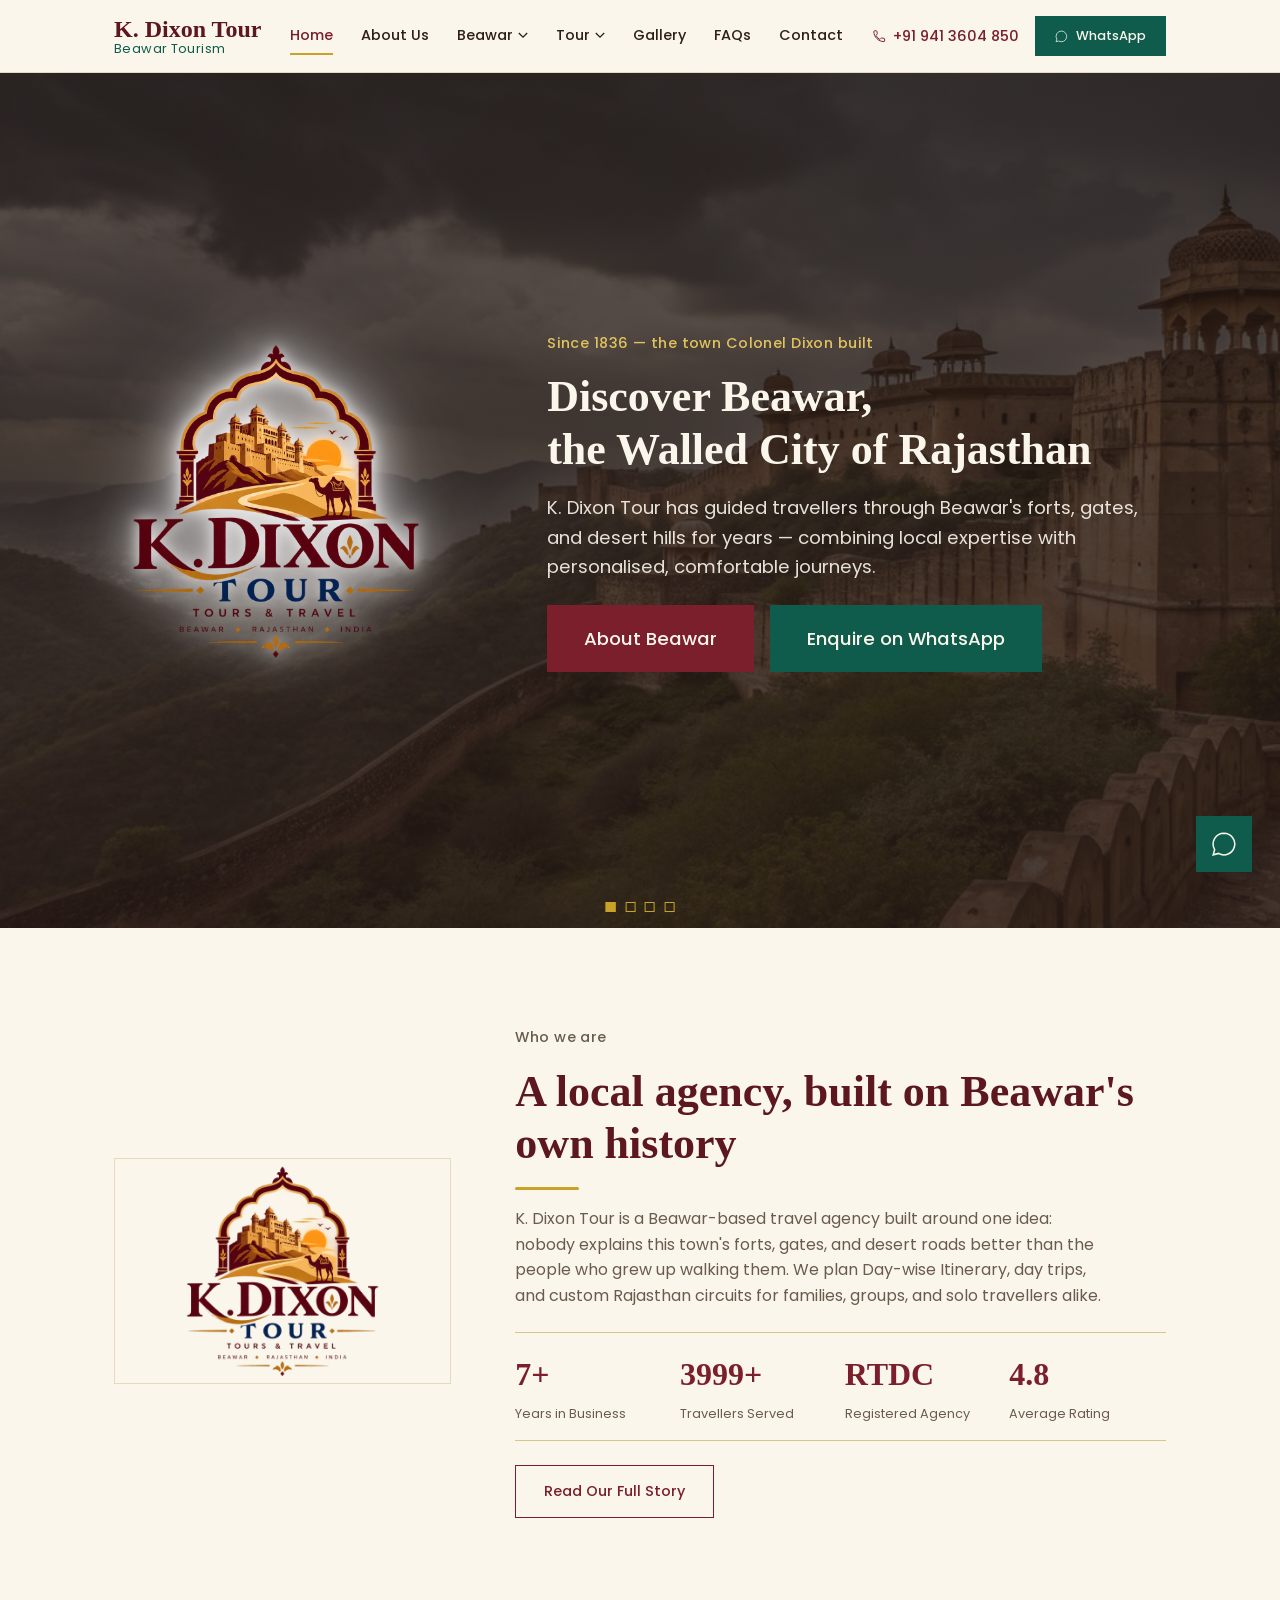
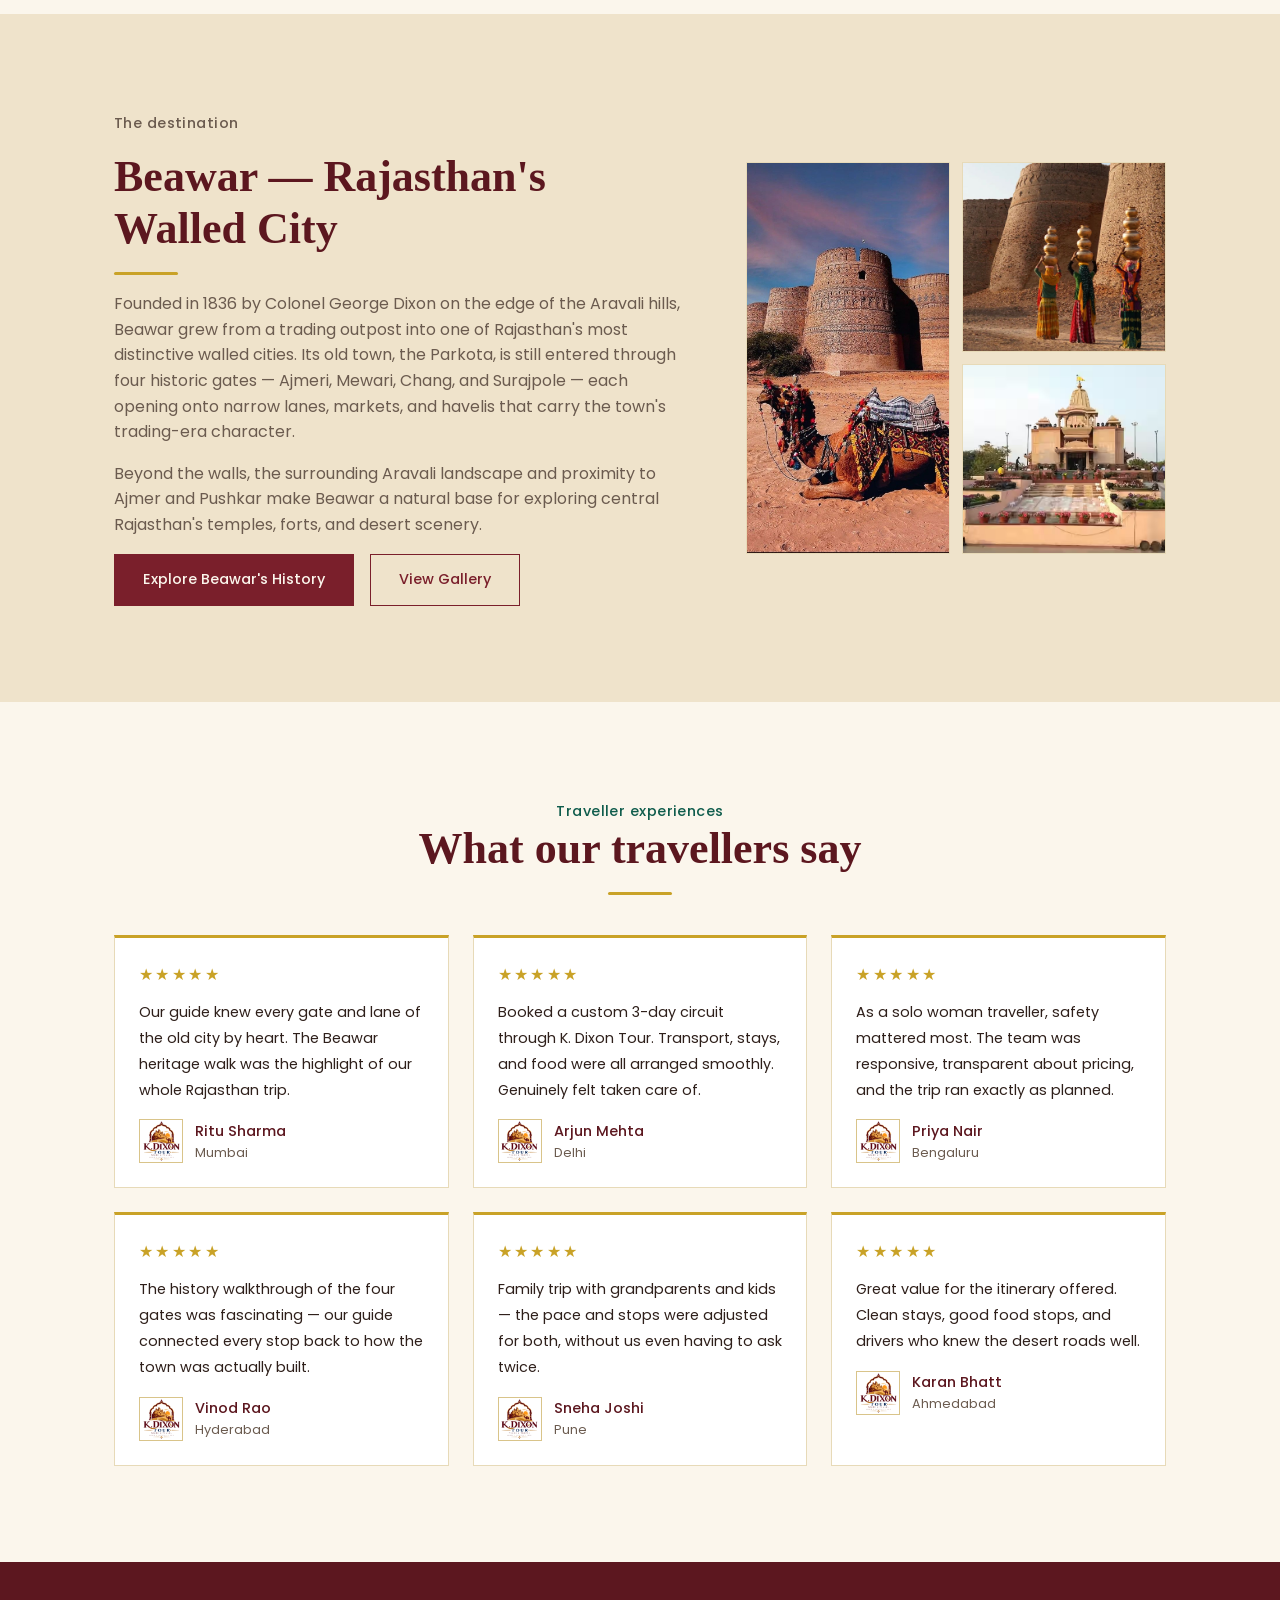
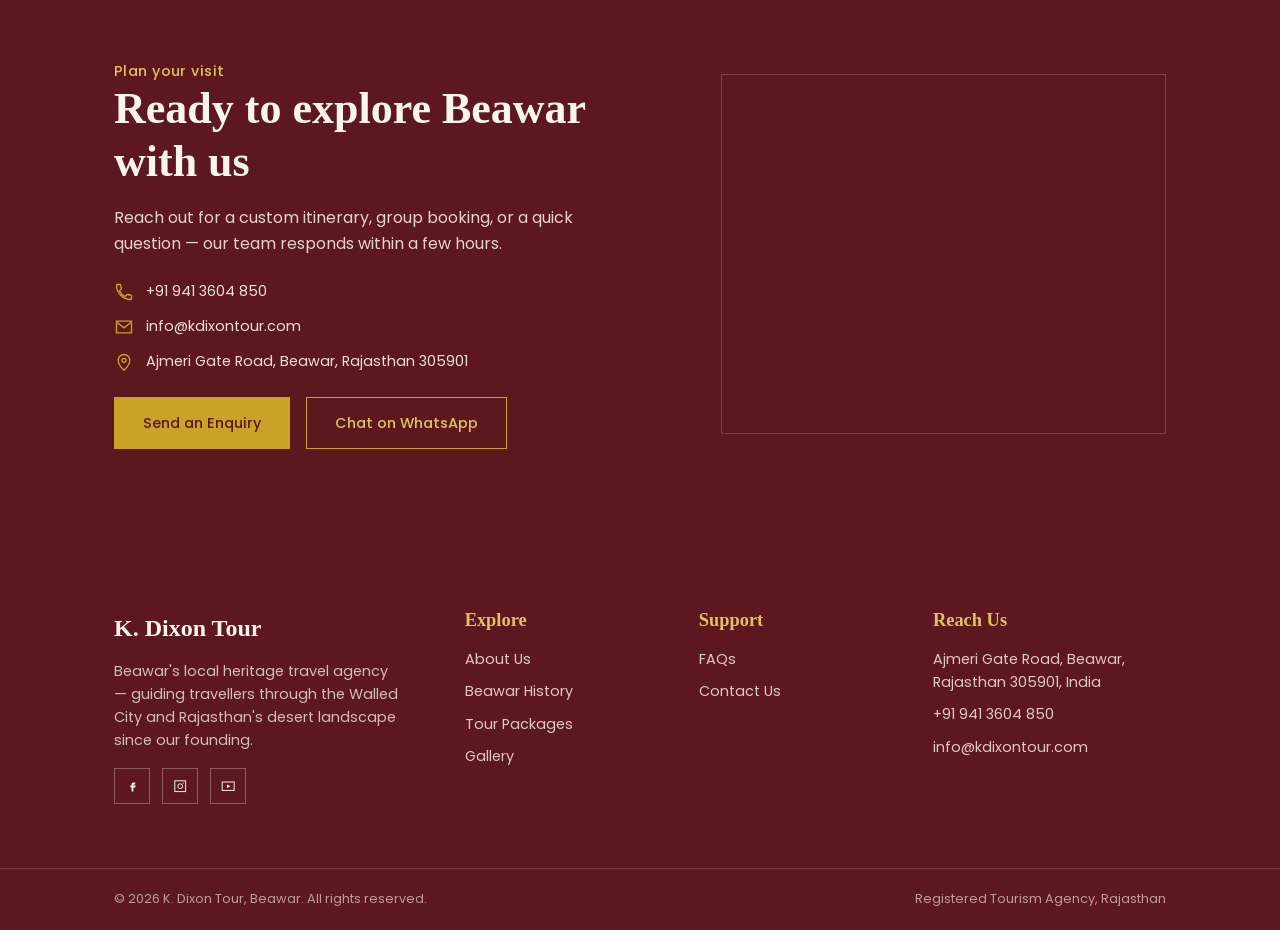
==== index.html @ 638f3deb "first draft" ====
<!DOCTYPE html>
<html lang="en">

<head>
  <meta charset="UTF-8">
  <meta name="viewport" content="width=device-width, initial-scale=1.0">
  <title>K. Dixon Tour | Beawar Tourism - Day-wise Itinerary in Rajasthan</title>
  <meta name="description"
    content="K. Dixon Tour is Beawar's trusted heritage travel agency, offering guided tours across the Walled City, Aravali hills, and Rajasthan's cultural landmarks.">

  <link rel="preconnect" href="https://fonts.googleapis.com">
  <link rel="preconnect" href="https://fonts.gstatic.com" crossorigin>
  <link
    href="https://fonts.googleapis.com/css2?family=Cormorant+Garamond:wght@500;600;700&family=Poppins:wght@400;500;600&display=swap"
    rel="stylesheet">
  <link rel="icon" type="image/webp" href="images/logo.png">
  <link rel="stylesheet" href="css/style.css">
  <link rel="stylesheet" href="css/components.css">
  <link rel="stylesheet" href="css/home.css">
</head>

<body>

  <!-- ============ LOADER ============ -->
  <div class="loader" id="loader">
    <div class="loader-frame">
       
      <p class="loader-name">K. DIXON TOUR</p>
      <p class="loader-tag">Beawar Tourism</p>
      <div class="loader-line"><span></span></div>
    </div>
  </div>

  <!-- ============ SCROLL PROGRESS BAR ============ -->
  <div class="scroll-progress" id="scrollProgress"></div>

  <!-- ============ NAVBAR ============ -->
  <header class="navbar" id="navbar">
    <div class="container navbar-inner">
      <a href="index.html" class="navbar-logo">
        <span class="navbar-logo-main">K. Dixon Tour</span>
        <span class="navbar-logo-sub">Beawar Tourism</span>
      </a>

      <nav class="navbar-nav" id="navbarNav">
        <ul class="navbar-list">
          <li><a href="index.html" class="navbar-link is-active">Home</a></li>
          <li><a href="about.html" class="navbar-link">About Us</a></li>

          <li class="navbar-dropdown">
            <button class="navbar-link navbar-dropdown-toggle" aria-expanded="false">
              Beawar
              <svg class="navbar-caret" viewBox="0 0 12 8" aria-hidden="true">
                <path d="M1 1L6 6L11 1" fill="none" stroke="currentColor" stroke-width="1.6" />
              </svg>
            </button>
            <div class="navbar-dropdown-menu">
              <a href="beawar-history.html">History &amp; Origin</a>
              <a href="beawar-history.html#landmarks">Landmarks</a>
              <a href="gallery.html">Photo Gallery</a>
            </div>
          </li>

          <li class="navbar-dropdown">
            <button class="navbar-link navbar-dropdown-toggle" aria-expanded="false">
              Tour
              <svg class="navbar-caret" viewBox="0 0 12 8" aria-hidden="true">
                <path d="M1 1L6 6L11 1" fill="none" stroke="currentColor" stroke-width="1.6" />
              </svg>
            </button>
            <div class="navbar-dropdown-menu">
              <a href="packages.html">All Packages</a>
              <a href="packages.html#itinerary">Day-wise Itinerary</a>
              <a href="packages.html#custom">Custom Itinerary</a>
            </div>
          </li>

          <li><a href="gallery.html" class="navbar-link">Gallery</a></li>
          <li><a href="faq.html" class="navbar-link">FAQs</a></li>
          <li><a href="contact.html" class="navbar-link">Contact</a></li>
        </ul>
      </nav>

      <div class="navbar-actions">
        <a href="tel:+919413604850" class="navbar-phone">
          <svg viewBox="0 0 24 24" class="icon">
            <path
              d="M6.6 10.8c1.4 2.8 3.8 5.2 6.6 6.6l2.2-2.2c.3-.3.7-.4 1-.2 1.1.4 2.3.6 3.5.6.6 0 1.1.5 1.1 1.1V20c0 .6-.5 1-1.1 1C10.8 21 3 13.2 3 3.9 3 3.4 3.5 3 4 3h3.1c.6 0 1.1.5 1.1 1.1 0 1.2.2 2.4.6 3.5.1.4 0 .8-.2 1L6.6 10.8z"
              fill="none" stroke="currentColor" stroke-width="1.6" stroke-linejoin="round" />
          </svg>
          <span>+91 941 3604 850</span>
        </a>
        <a href="https://wa.me/919413604850" target="_blank" rel="noopener" class="btn btn-whatsapp btn-sm">
          <svg viewBox="0 0 24 24" class="icon">
            <path d="M12 2a10 10 0 0 0-8.6 15.1L2 22l5-1.3A10 10 0 1 0 12 2z" fill="none" stroke="currentColor"
              stroke-width="1.4" />
          </svg>
          WhatsApp
        </a>
        <button class="navbar-toggle" id="navbarToggle" aria-label="Open menu" aria-expanded="false">
          <span></span><span></span><span></span>
        </button>
      </div>
    </div>
  </header>

  <main id="main">

    <!-- ============ HERO ============ -->
    <section class="hero" id="hero">
      <div class="hero-slides" id="heroSlides">
        <div class="hero-slide is-active" style="background-image: url('images/h1.jpg');"></div>

        <div class="hero-slide" style="background-image: url('images/h2.jpg');"></div>

        <div class="hero-slide" style="background-image: url('images/h3.jpg');"></div>

        <div class="hero-slide" style="background-image: url('images/h4.jpg');"></div>
      </div>
      <div class="hero-overlay"></div>

      <div class="hero-logo-float" aria-hidden="true">
        <img src="images/logo.png" loading="lazy" alt="">
      </div>

      <div class="container hero-content">
        <p class="eyebrow">Since 1836 &mdash; the town Colonel Dixon built</p>
        <h1 class="hero-title">Discover Beawar,<br>the Walled City of Rajasthan</h1>
        <p class="hero-tagline">K. Dixon Tour has guided travellers through Beawar's forts, gates, and desert hills for
          years &mdash; combining local expertise with personalised, comfortable journeys.</p>
        <div class="hero-cta">
          <a href="beawar-history.html" class="btn btn-primary btn-lg">About Beawar</a>
          <a href="https://wa.me/919413604850" target="_blank" rel="noopener" class="btn btn-whatsapp btn-lg">Enquire on
            WhatsApp</a>
        </div>
      </div>

      <div class="hero-dots" id="heroDots"></div>
    </section>

    <!-- ============ ABOUT US ============ -->
    <section class="section about" id="about">
      <div class="container about-grid">
        <div class="about-image">
          <img src="images/logo.png" loading="lazy" alt="K. Dixon Tour guide with travellers in Beawar">
        </div>

        <div class="about-content">
          <p class="eyebrow">Who we are</p>
          <h2>A local agency, built on Beawar's own history</h2>
          <div class="divider"></div>
          <p>K. Dixon Tour is a Beawar-based travel agency built around one idea: nobody explains this town's forts,
            gates, and desert roads better than the people who grew up walking them. We plan Day-wise Itinerary, day trips,
            and custom Rajasthan circuits for families, groups, and solo travellers alike.</p>

          <div class="about-stats">
            <div class="about-stat">
              <span class="about-stat-num" data-count="15">0</span><span class="about-stat-plus">+</span>
              <span class="about-stat-label">Years in Business</span>
            </div>
            <div class="about-stat">
              <span class="about-stat-num" data-count="8000">0</span><span class="about-stat-plus">+</span>
              <span class="about-stat-label">Travellers Served</span>
            </div>
            <div class="about-stat">
              <span class="about-stat-num-static">RTDC</span>
              <span class="about-stat-label">Registered Agency</span>
            </div>
            <div class="about-stat">
              <span class="about-stat-num-static">4.8</span>
              <span class="about-stat-label">Average Rating</span>
            </div>
          </div>

          <a href="about.html" class="btn btn-secondary">Read Our Full Story</a>
        </div>
      </div>
    </section>

    <!-- ============ ABOUT BEAWAR ============ -->
    <section class="section section-alt beawar" id="beawar">
      <div class="container beawar-grid">
        <div class="beawar-content">
          <p class="eyebrow">The destination</p>
          <h2>Beawar &mdash; Rajasthan's Walled City</h2>
          <div class="divider"></div>
          <p>Founded in 1836 by Colonel George Dixon on the edge of the Aravali hills, Beawar grew from a trading
            outpost into one of Rajasthan's most distinctive walled cities. Its old town, the Parkota, is still entered
            through four historic gates &mdash; Ajmeri, Mewari, Chang, and Surajpole &mdash; each opening onto narrow
            lanes, markets, and havelis that carry the town's trading-era character.</p>
          <p>Beyond the walls, the surrounding Aravali landscape and proximity to Ajmer and Pushkar make Beawar a
            natural base for exploring central Rajasthan's temples, forts, and desert scenery.</p>
          <div class="beawar-cta">
            <a href="beawar-history.html" class="btn btn-primary">Explore Beawar's History</a>
            <a href="gallery.html" class="btn btn-secondary">View Gallery</a>
          </div>
        </div>

        <div class="beawar-gallery">
          <img src="images/1a.jpg" loading="lazy" alt="Historic gate of Beawar's Walled City"
            class="beawar-gallery-img beawar-gallery-img-tall">
          <img src="images/1b.jpg" loading="lazy" alt="Market lane inside Beawar's old town" class="beawar-gallery-img">
          <img src="images/1d.avif" loading="lazy" alt="Aravali hills near Beawar" class="beawar-gallery-img">
        </div>
      </div>
    </section>

    <!-- ============ TESTIMONIALS ============ -->
    <section class="section testimonials" id="testimonials">
      <div class="container">
        <div class="text-center testimonials-head">
          <h6 class="eyebrow">Traveller experiences</h6>
          <h2>What our travellers say</h2>
          <div class="divider" style="margin-inline:auto;"></div>
        </div>
      </div>

      <div class="container testimonials-grid" id="testimonialsGrid">
        <article class="testimonial-card">
          <div class="testimonial-stars" aria-label="5 out of 5 stars">★★★★★</div>
          <p class="testimonial-text">Our guide knew every gate and lane of the old city by heart. The Beawar heritage
            walk was the highlight of our whole Rajasthan trip.</p>
          <div class="testimonial-author">
            <img src="images/logo.png" loading="lazy" alt="">
            <div><span class="testimonial-name">Ritu Sharma</span><span class="testimonial-loc">Mumbai</span></div>
          </div>
        </article>

        <article class="testimonial-card">
          <div class="testimonial-stars" aria-label="5 out of 5 stars">★★★★★</div>
          <p class="testimonial-text">Booked a custom 3-day circuit through K. Dixon Tour. Transport, stays, and food
            were all arranged smoothly. Genuinely felt taken care of.</p>
          <div class="testimonial-author">
            <img src="images/logo.png" loading="lazy" alt="">
            <div><span class="testimonial-name">Arjun Mehta</span><span class="testimonial-loc">Delhi</span></div>
          </div>
        </article>

        <article class="testimonial-card">
          <div class="testimonial-stars" aria-label="5 out of 5 stars">★★★★★</div>
          <p class="testimonial-text">As a solo woman traveller, safety mattered most. The team was responsive,
            transparent about pricing, and the trip ran exactly as planned.</p>
          <div class="testimonial-author">
            <img src="images/logo.png" loading="lazy" alt="">
            <div><span class="testimonial-name">Priya Nair</span><span class="testimonial-loc">Bengaluru</span></div>
          </div>
        </article>

        <article class="testimonial-card">
          <div class="testimonial-stars" aria-label="5 out of 5 stars">★★★★★</div>
          <p class="testimonial-text">The history walkthrough of the four gates was fascinating &mdash; our guide
            connected every stop back to how the town was actually built.</p>
          <div class="testimonial-author">
            <img src="images/logo.png" loading="lazy" alt="">
            <div><span class="testimonial-name">Vinod Rao</span><span class="testimonial-loc">Hyderabad</span></div>
          </div>
        </article>

        <article class="testimonial-card">
          <div class="testimonial-stars" aria-label="5 out of 5 stars">★★★★★</div>
          <p class="testimonial-text">Family trip with grandparents and kids &mdash; the pace and stops were adjusted
            for both, without us even having to ask twice.</p>
          <div class="testimonial-author">
            <img src="images/logo.png" loading="lazy" alt="">
            <div><span class="testimonial-name">Sneha Joshi</span><span class="testimonial-loc">Pune</span></div>
          </div>
        </article>

        <article class="testimonial-card">
          <div class="testimonial-stars" aria-label="5 out of 5 stars">★★★★★</div>
          <p class="testimonial-text">Great value for the itinerary offered. Clean stays, good food stops, and drivers
            who knew the desert roads well.</p>
          <div class="testimonial-author">
            <img src="images/logo.png" loading="lazy" alt="">
            <div><span class="testimonial-name">Karan Bhatt</span><span class="testimonial-loc">Ahmedabad</span></div>
          </div>
        </article>
      </div>
    </section>

    <!-- ============ FINAL CTA / CONTACT BANNER ============ -->
    <section class="cta-banner" id="ctaBanner">
      <div class="container cta-banner-grid">
        <div class="cta-banner-content">
          <p class="eyebrow" style="color:var(--color-gold-light);">Plan your visit</p>
          <h2 class="cta-banner-title">Ready to explore Beawar with us</h2>
          <p class="cta-banner-text">Reach out for a custom itinerary, group booking, or a quick question &mdash; our
            team responds within a few hours.</p>

          <ul class="cta-banner-info">
            <li>
              <svg viewBox="0 0 24 24" class="icon">
                <path
                  d="M6.6 10.8c1.4 2.8 3.8 5.2 6.6 6.6l2.2-2.2c.3-.3.7-.4 1-.2 1.1.4 2.3.6 3.5.6.6 0 1.1.5 1.1 1.1V20c0 .6-.5 1-1.1 1C10.8 21 3 13.2 3 3.9 3 3.4 3.5 3 4 3h3.1c.6 0 1.1.5 1.1 1.1 0 1.2.2 2.4.6 3.5.1.4 0 .8-.2 1L6.6 10.8z"
                  fill="none" stroke="currentColor" stroke-width="1.6" stroke-linejoin="round" />
              </svg>
              <a href="tel:+919413604850">+91 941 3604 850</a>
            </li>
            <li>
              <svg viewBox="0 0 24 24" class="icon">
                <path d="M3 5h18v14H3z" fill="none" stroke="currentColor" stroke-width="1.6" />
                <path d="M3 6l9 7 9-7" fill="none" stroke="currentColor" stroke-width="1.6" />
              </svg>
              <a href="mailto:info@kdixontour.com">info@kdixontour.com</a>
            </li>
            <li>
              <svg viewBox="0 0 24 24" class="icon">
                <path d="M12 22s7-6.5 7-12a7 7 0 0 0-14 0c0 5.5 7 12 7 12z" fill="none" stroke="currentColor"
                  stroke-width="1.6" />
                <circle cx="12" cy="10" r="2.4" fill="none" stroke="currentColor" stroke-width="1.6" />
              </svg>
              <span>Ajmeri Gate Road, Beawar, Rajasthan 305901</span>
            </li>
          </ul>

          <div class="cta-banner-actions">
            <a href="contact.html" class="btn btn-gold">Send an Enquiry</a>
            <a href="https://wa.me/919413604850" target="_blank" rel="noopener" class="btn btn-secondary"
              style="border-color:var(--color-gold);color:var(--color-gold-light);">Chat on WhatsApp</a>
          </div>
        </div>

        <div class="cta-banner-map">
          <iframe
            src="https://www.google.com/maps/embed?pb=!1m18!1m12!1m3!1d3003.093257593706!2d77.5210852!3d27.2106657!2m3!1f0!2f0!3f0!3m2!1i1024!2i768!4f13.1!3m3!1m2!1s0x3973a302ddbfff99%3A0x610cc04315cffed1!2sLaxmi%20Vilas%20Palace!5e1!3m2!1sen!2sin!4v1788623754137!5m2!1sen!2sin"
            width="600" height="450" style="border:0;" allowfullscreen="" loading="lazy"
            referrerpolicy="strict-origin-when-cross-origin"></iframe>
        </div>
      </div>
    </section>

  </main>

  <!-- ============ FOOTER ============ -->
  <footer class="footer">
    <div class="container footer-grid">
      <div class="footer-col footer-brand">
        <span class="footer-logo">K. Dixon Tour</span>
        <p>Beawar's local heritage travel agency &mdash; guiding travellers through the Walled City and Rajasthan's
          desert landscape since our founding.</p>
        <div class="footer-social">
          <a href="#" aria-label="Facebook"><svg viewBox="0 0 24 24" class="icon">
              <path d="M14 9h3V6h-3c-1.7 0-3 1.3-3 3v2H9v3h2v7h3v-7h3l1-3h-4v-1c0-.6.4-1 1-1z" fill="currentColor" />
            </svg></a>
          <a href="#" aria-label="Instagram"><svg viewBox="0 0 24 24" class="icon">
              <rect x="3" y="3" width="18" height="18" fill="none" stroke="currentColor" stroke-width="1.6" />
              <circle cx="12" cy="12" r="4" fill="none" stroke="currentColor" stroke-width="1.6" />
              <circle cx="17.2" cy="6.8" r="1" fill="currentColor" />
            </svg></a>
          <a href="#" aria-label="YouTube"><svg viewBox="0 0 24 24" class="icon">
              <rect x="2" y="5" width="20" height="14" fill="none" stroke="currentColor" stroke-width="1.6" />
              <path d="M10 9l6 3-6 3z" fill="currentColor" />
            </svg></a>
        </div>
      </div>

      <div class="footer-col">
        <h4>Explore</h4>
        <a href="about.html">About Us</a>
        <a href="beawar-history.html">Beawar History</a>
        <a href="packages.html">Tour Packages</a>
        <a href="gallery.html">Gallery</a>
      </div>

      <div class="footer-col">
        <h4>Support</h4>
        <a href="faq.html">FAQs</a>
        <a href="contact.html">Contact Us</a>
 
      </div>

      <div class="footer-col">
        <h4>Reach Us</h4>
        <p>Ajmeri Gate Road, Beawar,<br>Rajasthan 305901, India</p>
        <p><a href="tel:+919413604850">+91 941 3604 850</a></p>
        <p><a href="mailto:info@kdixontour.com">info@kdixontour.com</a></p>
      </div>
    </div>

    <div class="footer-bottom">
      <div class="container footer-bottom-inner">
        <span>&copy; <span id="footerYear"></span> K. Dixon Tour, Beawar. All rights reserved.</span>
        <span>Registered Tourism Agency, Rajasthan</span>
      </div>
    </div>
  </footer>

  <!-- ============ FLOATING WHATSAPP BUTTON ============ -->
  <a href="https://wa.me/919413604850" target="_blank" rel="noopener" class="whatsapp-float"
    aria-label="Chat with us on WhatsApp">
    <svg viewBox="0 0 24 24" class="icon">
      <path d="M12 2a10 10 0 0 0-8.6 15.1L2 22l5-1.3A10 10 0 1 0 12 2z" fill="none" stroke="currentColor"
        stroke-width="1.4" />
    </svg>
  </a>

  <!-- ============ BACK TO TOP BUTTON ============ -->
  <button class="back-to-top" id="backToTop" aria-label="Back to top">
    <svg viewBox="0 0 24 24" class="icon">
      <path d="M12 19V5M5 12l7-7 7 7" fill="none" stroke="currentColor" stroke-width="1.8" stroke-linecap="round"
        stroke-linejoin="round" />
    </svg>
  </button>

  <script src="js/main.js"></script>
  <script src="js/home.js"></script>
</body>

</html>
---- css/style.css ----
/* ==========================================================================
   K. DIXON TOUR — BASE STYLESHEET
   Royal Rajasthani theme — common variables, resets, typography, buttons,
   utilities, animations. NO components (navbar/footer/cards) live here —
   those go in their own page-specific or component CSS files.
   ========================================================================== */

/* --------------------------------------------------------------------------
   1. FONTS
   Add these links in <head> of every page, in this order:
   <link rel="preconnect" href="https://fonts.googleapis.com">
   <link rel="preconnect" href="https://fonts.gstatic.com" crossorigin>
   <link href="https://fonts.googleapis.com/css2?family=Cormorant+Garamond:wght@500;600;700&family=Poppins:wght@400;500;600&display=swap" rel="stylesheet">
   -------------------------------------------------------------------------- */

/* --------------------------------------------------------------------------
   2. CSS VARIABLES — ROYAL RAJASTHANI THEME
   -------------------------------------------------------------------------- */
:root {
  /* --- Brand colors --- */
  --color-maroon: #7A1F2B;
  --color-maroon-dark: #5C171F;
  --color-maroon-light: #9C3341;

  --color-gold: #C9A227;
  --color-gold-light: #E0C25E;
  --color-gold-dark: #A6841C;

  --color-emerald: #0F5C4C;
  --color-emerald-dark: #0B4438;

  /* --- Backgrounds --- */
  --color-bg: #FBF6EC;
  --color-bg-alt: #EFE3CB;
  --color-bg-card: #FFFFFF;

  /* --- Text --- */
  --color-text: #2E1F1A;
  --color-text-muted: #6B5B4F;
  --color-text-on-dark: #FBF6EC;

  /* --- Borders / dividers --- */
  --color-border: #D9C48A;
  --color-border-soft: #E7DAB8;

  /* --- Feedback (kept universal, not themed) --- */
  --color-success: #2E7D32;
  --color-error: #B3261E;

/* --- Typography --- */

--font-display: 'Yeseva One', 'Georgia', serif;
--font-body: 'Poppins', 'Segoe UI', sans-serif;

  --fs-xs: 0.8rem;
  --fs-sm: 0.9rem;
  --fs-base: 1rem;
  --fs-md: 1.15rem;
  --fs-lg: 1.5rem;
  --fs-xl: 2rem;
  --fs-2xl: 2.75rem;
  --fs-3xl: 3.5rem;

  --lh-tight: 1.2;
  --lh-normal: 1.6;
  --lh-relaxed: 1.8;

  /* --- Spacing scale --- */
  --space-xs: 0.5rem;
  --space-sm: 1rem;
  --space-md: 1.5rem;
  --space-lg: 2.5rem;
  --space-xl: 4rem;
  --space-2xl: 6rem;

  /* --- Radius --- */
  --radius-sm: 4px;
  --radius-md: 8px;
  --radius-lg: 16px;
  --radius-pill: 999px;

  /* --- Shadow (used sparingly — royal theme favors borders over shadow) --- */
  --shadow-sm: 0 2px 8px rgba(46, 31, 26, 0.08);
  --shadow-md: 0 6px 20px rgba(46, 31, 26, 0.12);

  /* --- Motion --- */
  --transition-fast: 150ms ease;
  --transition-base: 250ms ease;
  --transition-slow: 450ms ease;

  /* --- Layout --- */
  --content-max-width: 1180px;
  --content-padding: 5vw;
}

/* --------------------------------------------------------------------------
   3. RESET
   -------------------------------------------------------------------------- */
*, *::before, *::after { box-sizing: border-box; margin: 0; padding: 0; }

html { scroll-behavior: smooth;overflow-x: hidden;overscroll-behavior-y: none; }
 
@media (prefers-reduced-motion: reduce) {
  html { scroll-behavior: auto; }
  *, *::before, *::after {
    animation-duration: 0.01ms !important;
    animation-iteration-count: 1 !important;
    transition-duration: 0.01ms !important;
  }
}

body {
  font-family: var(--font-body);
  font-size: var(--fs-base);
  line-height: var(--lh-normal);
  color: var(--color-text);
  background-color: var(--color-bg);
  -webkit-font-smoothing: antialiased;
  text-rendering: optimizeLegibility;
  
}

img, picture, video, canvas, svg { display: block; max-width: 100%; height: auto; }

a { color: inherit; text-decoration: none; }

ul, ol { list-style: none; }

button, input, textarea, select { font: inherit; color: inherit; }

button { cursor: pointer; background: none; border: none; }

table { border-collapse: collapse; width: 100%; }

/* --------------------------------------------------------------------------
   4. ACCESSIBILITY — visible keyboard focus everywhere
   -------------------------------------------------------------------------- */
:focus-visible {
  outline: 2px solid var(--color-emerald);
  outline-offset: 3px;
  border-radius: var(--radius-sm);
}

.sr-only {
  position: absolute;
  width: 1px; height: 1px;
  padding: 0; margin: -1px;
  overflow: hidden;
  clip: rect(0, 0, 0, 0);
  white-space: nowrap;
  border: 0;
}

/* --------------------------------------------------------------------------
   5. TYPOGRAPHY
   -------------------------------------------------------------------------- */
h1, h2, h3, h4 {
  font-family: var(--font-display);
  font-weight: 600;
  line-height: var(--lh-tight);
  color: var(--color-maroon-dark);
}

h1 { font-size: var(--fs-3xl); font-weight: 700; }
h2 { font-size: var(--fs-2xl); }
h3 { font-size: var(--fs-xl); }
h4 { font-size: var(--fs-lg); font-weight: 600; }

p { max-width: 65ch; }

.text-muted { color: var(--color-text-muted); }
.text-gold { color: var(--color-gold-dark); }
.text-emerald { color: var(--color-emerald); }

.eyebrow {
  font-family: var(--font-body);
  font-size: var(--fs-sm);
  font-weight: 500;
  color: var(--color-emerald);
  letter-spacing: 0.03em;
  text-align: center;
  display: inline-block;
 
}

/* Decorative divider — use under section headings, not everywhere */
.divider {
  width: 64px;
  height: 3px;
  background-color: var(--color-gold);
  border-radius: var(--radius-pill);
  margin-block: var(--space-sm);
}

@media (max-width: 768px) {
  h1 { font-size: var(--fs-2xl); }
  h2 { font-size: var(--fs-xl); }
  h3 { font-size: var(--fs-md); }
}

/* --------------------------------------------------------------------------
   6. LAYOUT UTILITIES
   -------------------------------------------------------------------------- */
.container {
  width: 100%;
  max-width: var(--content-max-width);
  margin-inline: auto;
  padding-inline: var(--content-padding);
}

.section {
  padding-block: var(--space-2xl);
}

.section-alt {
  background-color: var(--color-bg-alt);
}

.flex { display: flex; }
.flex-center { display: flex; align-items: center; justify-content: center; }
.flex-between { display: flex; align-items: center; justify-content: space-between; }
.flex-wrap { flex-wrap: wrap; }
.grid { display: grid; gap: var(--space-md); }

.text-center { text-align: center; }

/* --------------------------------------------------------------------------
   7. BUTTONS
   -------------------------------------------------------------------------- */
.btn {
  display: inline-flex;
  align-items: center;
  justify-content: center;
  gap: 0.5rem;
  padding: 0.85rem 1.75rem;
  font-family: var(--font-body);
  font-size: var(--fs-sm);
  font-weight: 500;
  border-radius: var(--radius-pill);
  border: 1.5px solid transparent;
  transition: background-color var(--transition-base), color var(--transition-base),
              border-color var(--transition-base), transform var(--transition-fast);
  white-space: nowrap;
}

.btn:active { transform: scale(0.97); }

.btn-primary {
  background-color: var(--color-maroon);
  color: var(--color-text-on-dark);
  border-color: var(--color-maroon);
}
.btn-primary:hover {
  background-color: var(--color-maroon-dark);
  border-color: var(--color-gold);
  color: var(--color-gold-light);
}

.btn-secondary {
  background-color: transparent;
  color: var(--color-maroon);
  border-color: var(--color-maroon);
}
.btn-secondary:hover {
  background-color: var(--color-maroon);
  color: var(--color-text-on-dark);
}

.btn-gold {
  background-color: var(--color-gold);
  color: var(--color-maroon-dark);
  border-color: var(--color-gold);
}
.btn-gold:hover {
  background-color: var(--color-gold-dark);
}

.btn-whatsapp {
  background-color: var(--color-emerald);
  color: var(--color-text-on-dark);
  border-color: var(--color-emerald);
}
.btn-whatsapp:hover { background-color: var(--color-emerald-dark); }

.btn-sm { padding: 0.55rem 1.2rem; font-size: var(--fs-xs); }
.btn-lg { padding: 1.1rem 2.25rem; font-size: var(--fs-md); }

/* --------------------------------------------------------------------------
   8. FORM ELEMENTS (base only — page-specific form layout lives elsewhere)
   -------------------------------------------------------------------------- */
.input, .textarea, .select {
  width: 100%;
  padding: 0.75rem 1rem;
  background-color: var(--color-bg-card);
  border: 1.5px solid var(--color-border);
  border-radius: var(--radius-md);
  font-size: var(--fs-base);
  color: var(--color-text);
  transition: border-color var(--transition-fast);
}

.input:focus, .textarea:focus, .select:focus {
  border-color: var(--color-emerald);
  outline: none;
}

.input::placeholder, .textarea::placeholder { color: var(--color-text-muted); }

.form-label {
  display: block;
  font-size: var(--fs-sm);
  font-weight: 500;
  margin-bottom: 0.4rem;
  color: var(--color-text);
}

.form-error {
  color: var(--color-error);
  font-size: var(--fs-xs);
  margin-top: 0.3rem;
}

/* --------------------------------------------------------------------------
   9. ICONS
   -------------------------------------------------------------------------- */
.icon {
  display: inline-flex;
  align-items: center;
  justify-content: center;
  width: 1em;
  height: 1em;
  flex-shrink: 0;
}

.icon-circle {
  display: inline-flex;
  align-items: center;
  justify-content: center;
  width: 56px;
  height: 56px;
  border-radius: 50%;
  background-color: var(--color-bg-alt);
  color: var(--color-emerald);
  font-size: var(--fs-lg);
  border: 1px solid var(--color-border-soft);
}
 
/* --------------------------------------------------------------------------
   10. BADGES / TAGS (e.g. trust strip, package highlights)
   -------------------------------------------------------------------------- */
.badge {
  display: inline-flex;
  align-items: center;
  gap: 0.4rem;
  padding: 0.35rem 0.9rem;
  font-size: var(--fs-xs);
  font-weight: 500;
  border-radius: var(--radius-pill);
  background-color: var(--color-bg-alt);
  color: var(--color-maroon-dark);
  border: 1px solid var(--color-border);
}

/* --------------------------------------------------------------------------
   11. CARDS (base surface only — layout/content per component file)
   -------------------------------------------------------------------------- */
.surface {
  background-color: var(--color-bg-card);
  border: 1px solid var(--color-border-soft);
  border-radius: var(--radius-lg);
  padding: var(--space-md);
  transition: box-shadow var(--transition-base), transform var(--transition-base);
}

.surface:hover {
  box-shadow: var(--shadow-md);
  transform: translateY(-3px);
}

/* --------------------------------------------------------------------------
   12. ANIMATIONS (use sparingly — one deliberate moment, not on every element)
   -------------------------------------------------------------------------- */
@keyframes fadeIn {
  from { opacity: 0; }
  to { opacity: 1; }
}

@keyframes riseIn {
  from { opacity: 0; transform: translateY(16px); }
  to { opacity: 1; transform: translateY(0); }
}

@keyframes shimmerGold {
  0%, 100% { opacity: 1; }
  50% { opacity: 0.6; }
}

.animate-fade-in { animation: fadeIn var(--transition-slow) ease forwards; }
.animate-rise-in { animation: riseIn 600ms ease forwards; }

/* --------------------------------------------------------------------------
   13. SCROLLBAR (subtle theme touch — optional, degrades gracefully)
   -------------------------------------------------------------------------- */
::-webkit-scrollbar { width: 10px; }
::-webkit-scrollbar-track { background: var(--color-bg-alt); }
::-webkit-scrollbar-thumb {
  background: var(--color-gold);
  border-radius: var(--radius-pill);
}

/* --------------------------------------------------------------------------
   14. SELECTION COLOR
   -------------------------------------------------------------------------- */
::selection {
  background-color: var(--color-gold);
  color: var(--color-maroon-dark);
}
---- css/components.css ----
/* ==========================================================================
   COMPONENTS.CSS
   Shared across every page: loader, navbar, footer, whatsapp float,
   back-to-top button, scroll progress bar.
   Uses variables from style.css. This build overrides border-radius to 0
   everywhere, per the "no rounded corners" direction for the theme.
   ========================================================================== */

/* --------------------------------------------------------------------------
   LOADER
   -------------------------------------------------------------------------- */
.loader {
  position: fixed;
  inset: 0;
  z-index: 9999;
  display: flex;
  align-items: center;
  justify-content: center;
  background-color: var(--color-maroon-dark);
  transition:
    opacity 500ms ease,
    visibility 500ms ease;
}

.loader.is-hidden {
  opacity: 0;
  visibility: hidden;
  pointer-events: none;
}

.loader-frame {
  text-align: center;
  color: var(--color-text-on-dark);
}

.loader-motif {
  width: 72px;
  height: 72px;
  margin-inline: auto;
  margin-bottom: var(--space-sm);
  color: var(--color-gold);
}

.loader-arch {
  width: 100%;
  height: 100%;
}

.loader-name {
  font-family: var(--font-display);
  font-size: var(--fs-xl);
  font-weight: 700;
  letter-spacing: 0.04em;
  color: var(--color-text-on-dark);
}

.loader-tag {
  font-size: var(--fs-sm);
  color: var(--color-gold-light);
  margin-top: 0.3rem;
}

.loader-line {
  width: 140px;
  height: 2px;
  background-color: rgba(251, 246, 236, 0.2);
  margin: var(--space-md) auto 0;
  overflow: hidden;
}

.loader-line span {
  display: block;
  height: 100%;
  width: 40%;
  background-color: var(--color-gold);
  animation: loaderSlide 1.1s ease-in-out infinite;
}

@keyframes loaderSlide {
  0% {
    transform: translateX(-100%);
  }
  100% {
    transform: translateX(350%);
  }
}

/* --------------------------------------------------------------------------
   SCROLL PROGRESS BAR
   -------------------------------------------------------------------------- */
.scroll-progress {
  position: fixed;
  top: 0;
  left: 0;
  height: 3px;
  width: 0%;
  background-color: var(--color-gold);
  z-index: 1001;
  transition: width 80ms linear;
}

/* --------------------------------------------------------------------------
   NAVBAR
   -------------------------------------------------------------------------- */
.navbar {
  position: sticky;
  top: 0;
  z-index: 1000;
  background-color: var(--color-bg);
  border-bottom: 1px solid var(--color-border-soft);
  transition:
    box-shadow var(--transition-base),
    background-color var(--transition-base);
}

.navbar.is-scrolled {
  box-shadow: var(--shadow-sm);
}

.navbar-inner {
  display: flex;
  align-items: center;
  justify-content: space-between;
  gap: var(--space-md);
  padding-block: 1rem;
}

.navbar-logo {
  display: flex;
  flex-direction: column;
  line-height: 1.1;
}

.navbar-logo-main {
  font-family: var(--font-display);
  font-size: var(--fs-lg);
  font-weight: 700;
  color: var(--color-maroon-dark);
}

.navbar-logo-sub {
  font-size: var(--fs-xs);
  color: var(--color-emerald);
  letter-spacing: 0.03em;
}

.navbar-nav {
  display: flex;
}

.navbar-list {
  display: flex;
  align-items: center;
  gap: 1.75rem;
}

.navbar-link {
  display: inline-flex;
  align-items: center;
  gap: 0.3rem;
  font-size: var(--fs-sm);
  font-weight: 500;
  color: var(--color-text);
  padding-block: 0.4rem;
  border-bottom: 2px solid transparent;
  transition:
    color var(--transition-fast),
    border-color var(--transition-fast);
}

.navbar-link:hover,
.navbar-link.is-active {
  color: var(--color-maroon);
  border-bottom-color: var(--color-gold);
}

.navbar-caret {
  width: 10px;
  height: 7px;
  transition: transform var(--transition-fast);
}

/* Dropdowns */
.navbar-dropdown {
  position: relative;
}

.navbar-dropdown-toggle {
  background: none;
  border: none;
  border-bottom: 2px solid transparent;
}

.navbar-dropdown-menu {
  position: absolute;
  top: calc(100% + 0.75rem);
  left: 50%;
  transform: translateX(-50%) translateY(8px);
  min-width: 200px;
  background-color: var(--color-bg-card);
  border: 1px solid var(--color-border-soft);
  box-shadow: var(--shadow-md);
  padding: 0.5rem 0;
  opacity: 0;
  visibility: hidden;
  transition:
    opacity var(--transition-base),
    transform var(--transition-base),
    visibility var(--transition-base);
}

.navbar-dropdown:hover .navbar-dropdown-menu,
.navbar-dropdown.is-open .navbar-dropdown-menu {
  opacity: 1;
  visibility: visible;
  transform: translateX(-50%) translateY(0);
}

.navbar-dropdown:hover .navbar-caret,
.navbar-dropdown.is-open .navbar-caret {
  transform: rotate(180deg);
}

.navbar-dropdown-menu a {
  display: block;
  padding: 0.6rem 1.25rem;
  font-size: var(--fs-sm);
  color: var(--color-text);
  border-left: 2px solid transparent;
  transition:
    background-color var(--transition-fast),
    border-color var(--transition-fast),
    color var(--transition-fast);
}

.navbar-dropdown-menu a:hover {
  background-color: var(--color-bg-alt);
  border-left-color: var(--color-gold);
  color: var(--color-maroon);
}

/* Actions (phone / whatsapp / hamburger) */
.navbar-actions {
  display: flex;
  align-items: center;
  gap: 1rem;
}

.navbar-phone {
  display: flex;
  align-items: center;
  gap: 0.4rem;
  font-size: var(--fs-sm);
  font-weight: 500;
  color: var(--color-maroon);
}

.navbar-toggle {
  display: none;
  flex-direction: column;
  justify-content: center;
  gap: 5px;
  width: 32px;
  height: 32px;
}

.navbar-toggle span {
  display: block;
  height: 2px;
  width: 100%;
  background-color: var(--color-maroon-dark);
  transition:
    transform var(--transition-base),
    opacity var(--transition-base);
}

.navbar-toggle.is-open span:nth-child(1) {
  transform: translateY(7px) rotate(45deg);
}
.navbar-toggle.is-open span:nth-child(2) {
  opacity: 0;
}
.navbar-toggle.is-open span:nth-child(3) {
  transform: translateY(-7px) rotate(-45deg);
}

/* Mobile nav */
@media (max-width: 1024px) {
  .navbar-phone {
    display: none;
  }

  .navbar-toggle {
    display: flex;
    position: relative;
    z-index: 1002;
  }

  .navbar-nav {
    position: fixed;
    top: 0;
    right: 0;

    height: 100vh;
    width: min(320px, 85vw);

    background-color: var(--color-bg);
    border-left: 1px solid var(--color-border-soft);

    padding: 6rem 1.5rem 2rem;

    transform: translateX(100%);
    transition: transform var(--transition-base);

    overflow-y: auto;

    /* Above navbar */
    z-index: 1001;
  }

  .navbar-nav.is-open {
    transform: translateX(0);
  }

  .navbar-actions {
    position: relative;
    z-index: 1002;
  }

  .navbar-actions a {
    display: none;
  }

  .navbar-list {
    flex-direction: column;
    align-items: flex-start;
    gap: 0.25rem;
    width: 100%;
  }

  .navbar-list > li {
    width: 100%;
  }

  .navbar-link {
    width: 100%;
    padding-block: 0.75rem;
    border-bottom: 1px solid var(--color-border-soft);
  }

  .navbar-dropdown-toggle {
    justify-content: space-between;
    width: 100%;
  }

  .navbar-dropdown-menu {
    position: static;
    transform: none;
    opacity: 1;
    visibility: visible;
    box-shadow: none;
    border: none;
    border-left: 2px solid var(--color-border-soft);
    max-height: 0;
    overflow: hidden;
    padding: 0;
    transition: max-height var(--transition-base);
  }

  .navbar-dropdown.is-open .navbar-dropdown-menu {
    max-height: 300px;
    padding-block: 0.5rem;
    transform: none;
  }
}

/* --------------------------------------------------------------------------
   WHATSAPP FLOATING BUTTON
   -------------------------------------------------------------------------- */
.whatsapp-float {
  position: fixed;
  bottom: 1.75rem;
  right: 1.75rem;
  z-index: 900;
  display: flex;
  align-items: center;
  justify-content: center;
  width: 56px;
  height: 56px;
  background-color: var(--color-emerald);
  color: var(--color-text-on-dark);
  box-shadow: var(--shadow-md);
  transition:
    background-color var(--transition-fast),
    transform var(--transition-fast);
}

.whatsapp-float .icon {
  width: 26px;
  height: 26px;
}

.whatsapp-float:hover {
  background-color: var(--color-emerald-dark);
  transform: scale(1.06);
}

/* --------------------------------------------------------------------------
   BACK TO TOP BUTTON
   -------------------------------------------------------------------------- */
.back-to-top {
  position: fixed;
  bottom: 1.75rem;
  right: 5.75rem;
  z-index: 900;
  display: flex;
  align-items: center;
  justify-content: center;
  width: 48px;
  height: 48px;
  background-color: var(--color-maroon);
  color: var(--color-text-on-dark);
  border: 1px solid var(--color-maroon-dark);
  opacity: 0;
  visibility: hidden;
  transform: translateY(10px);
  transition:
    opacity var(--transition-base),
    transform var(--transition-base),
    background-color var(--transition-fast);
}

.back-to-top.is-visible {
  opacity: 1;
  visibility: visible;
  transform: translateY(0);
}

.back-to-top:hover {
  background-color: var(--color-maroon-dark);
}

.back-to-top .icon {
  width: 20px;
  height: 20px;
}

@media (max-width: 600px) {
  .whatsapp-float,
  .back-to-top {
    width: 48px;
    height: 48px;
  }
  .back-to-top {
    right: 5rem;
  }
}

/* --------------------------------------------------------------------------
   FOOTER
   -------------------------------------------------------------------------- */
.footer {
  background-color: var(--color-maroon-dark);
  color: var(--color-text-on-dark);
}

.footer-grid {
  display: grid;
  grid-template-columns: 1.6fr 1fr 1fr 1.2fr;
  gap: var(--space-lg);
  padding-block: var(--space-xl);
}

.footer-col h4 {
  color: var(--color-gold-light);
  font-size: var(--fs-md);
  margin-bottom: var(--space-sm);
}

.footer-col a,
.footer-col p {
  display: block;
  font-size: var(--fs-sm);
  color: rgba(251, 246, 236, 0.8);
  margin-bottom: 0.6rem;
  transition: color var(--transition-fast);
}

.footer-col a:hover {
  color: var(--color-gold-light);
}

.footer-brand .footer-logo {
  font-family: var(--font-display);
  font-size: var(--fs-lg);
  font-weight: 700;
  color: var(--color-text-on-dark);
  display: block;
  margin-bottom: 0.75rem;
}

.footer-brand p {
  max-width: 32ch;
  color: rgba(251, 246, 236, 0.75);
}

.footer-social {
  display: flex;
  gap: 0.75rem;
  margin-top: 1rem;
}

.footer-social a {
  display: flex;
  align-items: center;
  justify-content: center;
  width: 36px;
  height: 36px;
  border: 1px solid rgba(251, 246, 236, 0.3);
  color: var(--color-text-on-dark);
  margin-bottom: 0;
}

.footer-social a:hover {
  border-color: var(--color-gold);
  color: var(--color-gold-light);
}

.footer-bottom {
  border-top: 1px solid rgba(251, 246, 236, 0.15);
}

.footer-bottom-inner {
  display: flex;
  align-items: center;
  justify-content: space-between;
  padding-block: 1.25rem;
  font-size: var(--fs-xs);
  color: rgba(251, 246, 236, 0.6);
}

@media (max-width: 900px) {
  .footer-grid {
    grid-template-columns: 1fr 1fr;
  }
}

@media (max-width: 560px) {
  .footer-grid {
    grid-template-columns: 1fr;
  }
  .footer-bottom-inner {
    flex-direction: column;
    gap: 0.4rem;
    text-align: center;
  }
}

/* --------------------------------------------------------------------------
   NO ROUNDED CORNERS OVERRIDE (applies globally to shared components)
   -------------------------------------------------------------------------- */
.btn,
.input,
.textarea,
.select,
.surface,
.badge,
.navbar-dropdown-menu,
.whatsapp-float,
.back-to-top,
.icon-circle {
  border-radius: 0;
}
/* --------------------------------------------------------------------------
   PAGE HERO (shared pattern — reused on other inner pages too)
   -------------------------------------------------------------------------- */
.page-hero {
  position: relative;
  min-height: 46vh;
  display: flex;
  align-items: center;
  background-size: cover;
  background-position: center;
  color: var(--color-text-on-dark);
  padding: 20px 0;
}

.page-hero-overlay {
  position: absolute;
  inset: 0;
  background: linear-gradient(
    180deg,
    rgba(46, 31, 26, 0.6) 0%,
    rgba(46, 31, 26, 0.78) 100%
  );
}

.page-hero-content {
  position: relative;
  z-index: 1;
}

.page-hero .eyebrow {
  color: var(--color-gold-light);
}

.page-hero h1 {
  color: var(--color-text-on-dark);
  font-size: var(--fs-3xl);
  margin-block: 0.5rem;
}

.page-hero-sub {
  color: rgba(251, 246, 236, 0.9);
  min-width: 80vw;
  font-size: var(--fs-md);
}

@media (max-width: 700px) {
  .page-hero {
    min-height: 68vh;
  }
  .page-hero h1 {
    font-size: var(--fs-2xl);
  }
}

/* --------------------------------------------------------------------------
   FINAL CTA / CONTACT BANNER
   -------------------------------------------------------------------------- */
.cta-banner {
  background-color: var(--color-maroon-dark);
  color: var(--color-text-on-dark);
  padding-block: var(--space-2xl);
}

.cta-banner-grid {
  display: grid;
  grid-template-columns: 1.1fr 0.9fr;
  gap: var(--space-xl);
  align-items: center;
}

.cta-banner-title {
  color: var(--color-text-on-dark);
  margin-bottom: var(--space-sm);
}

.cta-banner-text {
  color: rgba(251, 246, 236, 0.85);
  max-width: 50ch;
  margin-bottom: var(--space-md);
}

.cta-banner-info {
  display: flex;
  flex-direction: column;
  gap: 0.75rem;
  margin-bottom: var(--space-md);
}

.cta-banner-info li {
  display: flex;
  align-items: center;
  gap: 0.75rem;
  color: rgba(251, 246, 236, 0.9);
  font-size: var(--fs-sm);
}

.cta-banner-info .icon {
  width: 20px;
  height: 20px;
  color: var(--color-gold);
  flex-shrink: 0;
}

.cta-banner-info a {
  color: rgba(251, 246, 236, 0.9);
}
.cta-banner-info a:hover {
  color: var(--color-gold-light);
}

.cta-banner-actions {
  display: flex;
  flex-wrap: wrap;
  gap: 1rem;
}

.cta-banner-map {
  border: 1px solid rgba(251, 246, 236, 0.2);
  height: 360px;
}

.cta-banner-map iframe {
  width: 100%;
  height: 100%;
  border: none;
  filter: grayscale(20%) contrast(1.05);
}

@media (max-width: 960px) {
  .cta-banner-grid {
    grid-template-columns: 1fr;
  }
  .cta-banner-map {
    height: 280px;
  }
}

@media (max-width: 600px) {
  .cta-banner-actions {
    flex-direction: column;
    align-items: stretch;
  }
  .cta-banner-actions .btn {
    text-align: center;
  }
}
---- css/home.css ----
/* ==========================================================================
   HOME.CSS
   Page-specific styling for the homepage only.
   Sections: hero, about, beawar, testimonials, cta banner.
   ========================================================================== */

/* --------------------------------------------------------------------------
   HERO
   -------------------------------------------------------------------------- */
.hero {
    position: relative;
    min-height: 95vh;
    display: flex;
    align-items: center;
    overflow: hidden;
    color: var(--color-text-on-dark);

    /* Your inline background image remains unchanged */
}

/* Dark overlay */
.hero::before {
    content: "";
    position: absolute;
    inset: 0;
    background: rgba(0, 0, 0, 0.45);
    z-index: 1;
}

/* Keep hero content above the overlay */
.hero > * {
    position: relative;
    z-index: 2;
}

.hero-slides {
  position: absolute;
  inset: 0;
  z-index: 0;
}

.hero-slide {
  position: absolute;
  inset: 0;
  background-size: cover;
  background-position: center;
  opacity: 0;
  transition: opacity 1.4s ease;
}

.hero-slide.is-active {
  opacity: 1;
}

.hero-overlay {
  position: absolute;
  inset: 0;
  z-index: 1;
  background: linear-gradient(
    180deg,
    rgba(46, 31, 26, 0.55) 0%,
    rgba(46, 31, 26, 0.72) 100%
  );
}

.hero-logo-float {
    position: absolute;
    left: 2vw;
    top: 50%;
    transform: translateY(-50%);
    z-index: 2;

    display: flex;
    align-items: center;
    justify-content: center;

    width: 500px;
    height: 500px;
}

.hero-logo-float img {
    max-width: 100%;
    max-height: 100%;
    object-fit: contain;

    /* White glow */
    filter:
        drop-shadow(0 0 8px rgba(255, 255, 255, 0.9))
        drop-shadow(0 0 20px rgba(255, 255, 255, 0.7))
        drop-shadow(0 0 40px rgba(255, 255, 255, 0.45));
}

.hero-logo-float-text {
  font-family: var(--font-display);
  font-size: 2.4rem;
  font-weight: 700;
  color: var(--color-gold);
  letter-spacing: 0.05em;
}

.hero-content {
  position: relative;
  z-index: 2;
  max-width: 720px;
  margin-left: auto;
  margin-right: 6vw;
}

.hero .eyebrow {
  color: var(--color-gold-light);
}

.hero-title {
  font-size: var(--fs-2xl);
  color: var(--color-text-on-dark);
  margin-block: var(--space-sm);
}

.hero-tagline {
  color: rgba(251, 246, 236, 0.9);
  font-size: var(--fs-md);
  max-width: 55ch;
  margin-bottom: var(--space-md);
}

.hero-cta {
  display: flex;
  flex-wrap: wrap;
  gap: 1rem;
}

.hero-dots {
  position: absolute;
  bottom: 1rem;
  left: 50%;
  transform: translateX(-50%);
  z-index: 2;
  display: flex;
  gap: 0.6rem;
}

.hero-dot {
  width: 10px;
  height: 10px;
  border: 1.5px solid var(--color-gold);
  background: transparent;
  cursor: pointer;
  padding: 0;
  transition: background-color var(--transition-fast);
}

.hero-dot.is-active {
  background-color: var(--color-gold);
}

@media (max-width: 1200px) {
  .hero-logo-float {
    display: none;
  }
  .hero-content {
    margin-inline: auto;
    text-align: left;
  }
}

@media (max-width: 700px) {
  .hero {
    min-height: 100vh;
  }
  .hero-content {
    margin-inline: 5vw;
  }
  .hero-cta {
    flex-direction: column;
    align-items: stretch;
    margin-bottom: 20px;
  }
  .hero-cta .btn {
    width: 100%;
    text-align: center;
  }
}

/* --------------------------------------------------------------------------
   ABOUT US SECTION
   -------------------------------------------------------------------------- */
.about-grid {
  display: grid;
  grid-template-columns: 0.7fr 1.35fr;
  gap: var(--space-xl);
  align-items: center;
}

.about-image img {
  width: 100%;

  object-fit: contain;
  border: 1px solid var(--color-border-soft);
}

.about-content p {
  color: var(--color-text-muted);
  margin-bottom: var(--space-sm);
  max-width: 60ch;
}

.about-stats {
  display: grid;
  grid-template-columns: repeat(4, 1fr);
  gap: var(--space-xs);
  margin-block: var(--space-md) var(--space-md);
  padding: var(--space-sm) 0;
  border-top: 1px solid var(--color-border);
  border-bottom: 1px solid var(--color-border);
}

.about-stat {
  display: flex;
  flex-wrap: wrap;
  align-items: center;
}

.about-stat-label {
  width: 100%;
  display: block;
  font-size: var(--fs-xs);
  color: var(--color-text-muted);
  margin-top: 0.2rem;
}
.about-stat-num,
.about-stat-num-static {
  font-family: var(--font-display);
  font-size: var(--fs-xl);
  font-weight: 700;
  color: var(--color-maroon);
}

.about-stat-plus {
  font-family: var(--font-display);
  font-size: var(--fs-xl);
  font-weight: 700;
  color: var(--color-maroon);
}

 

@media (max-width: 960px) {
  .about-grid {
    grid-template-columns: 1fr;
  }
  .about-image img {
    height: 340px;
  }
.about-stats {
  grid-template-columns: repeat(2, 1fr);
  row-gap: var(--space-md);
}

.about-stat {
  justify-content: center;
  text-align: center;
}
}

/* --------------------------------------------------------------------------
   ABOUT BEAWAR SECTION
   -------------------------------------------------------------------------- */
.beawar-grid {
  display: grid;
  grid-template-columns: 1.15fr 0.85fr;
  gap: var(--space-xl);
  align-items: center;
}

.beawar-content p {
  color: var(--color-text-muted);
  margin-bottom: var(--space-sm);
  max-width: 62ch;
}

.beawar-cta {
  display: flex;
  flex-wrap: wrap;
  gap: 1rem;
  margin-top: var(--space-sm);
}

.beawar-gallery {
  display: grid;
  grid-template-columns: 1fr 1fr;
  gap: 0.75rem;
}

.beawar-gallery-img {
  width: 100%;
  height: 190px;
  object-fit: cover;
  border: 1px solid var(--color-border-soft);
}

.beawar-gallery-img-tall {
  grid-row: span 2;
  height: 100%;
}

@media (max-width: 960px) {
  .beawar-grid {
    grid-template-columns: 1fr;
  }
  .beawar-gallery {
    order: -1;
  }
}

@media (max-width: 500px) {
  .beawar-gallery {
    grid-template-columns: 1fr;
  }
  .beawar-gallery-img-tall {
    height: 200px;
  }
}

/*--------------------------------------------------------------------------
   TESTIMONIALS
-------------------------------------------------------------------------- */

.testimonials-head {
  margin-bottom: var(--space-lg);
}

/* Desktop: 3 cards per row */
.testimonials-grid {
  display: grid;
  grid-template-columns: repeat(3, 1fr);
  gap: var(--space-md);
}

.testimonial-card {
  background-color: var(--color-bg-card);
  border: 1px solid var(--color-border-soft);
  border-top: 3px solid var(--color-gold);
  padding: var(--space-md);

  transition:
    transform var(--transition-base),
    box-shadow var(--transition-base);
}

.testimonial-card:hover {
  transform: translateY(-6px);
  box-shadow: var(--shadow-md);
}

.testimonial-stars {
  color: var(--color-gold);
  letter-spacing: 0.15em;
  margin-bottom: 0.75rem;
}

.testimonial-text {
  color: var(--color-text);
  font-size: var(--fs-sm);
  line-height: var(--lh-relaxed);
  margin-bottom: var(--space-sm);
}

.testimonial-author {
  display: flex;
  align-items: center;
  gap: 0.75rem;
}

.testimonial-author img {
  width: 44px;
  height: 44px;
  object-fit: cover;
  border: 1px solid var(--color-border);
}

.testimonial-author div {
  display: flex;
  flex-direction: column;
}

.testimonial-name {
  font-size: var(--fs-sm);
  font-weight: 500;
  color: var(--color-maroon-dark);
}

.testimonial-loc {
  font-size: var(--fs-xs);
  color: var(--color-text-muted);
}


/* --------------------------------------------------------------------------
   TABLET: 2 CARDS PER ROW
-------------------------------------------------------------------------- */

@media (max-width: 900px) {
  .testimonials-grid {
    grid-template-columns: repeat(2, 1fr);
  }
}


/* --------------------------------------------------------------------------
   MOBILE: 1 CARD PER ROW
-------------------------------------------------------------------------- */

@media (max-width: 600px) {
  .testimonials-grid {
    grid-template-columns: 1fr;
    gap: var(--space-sm);
  }

  .testimonial-card {
    width: 100%;
  }
}
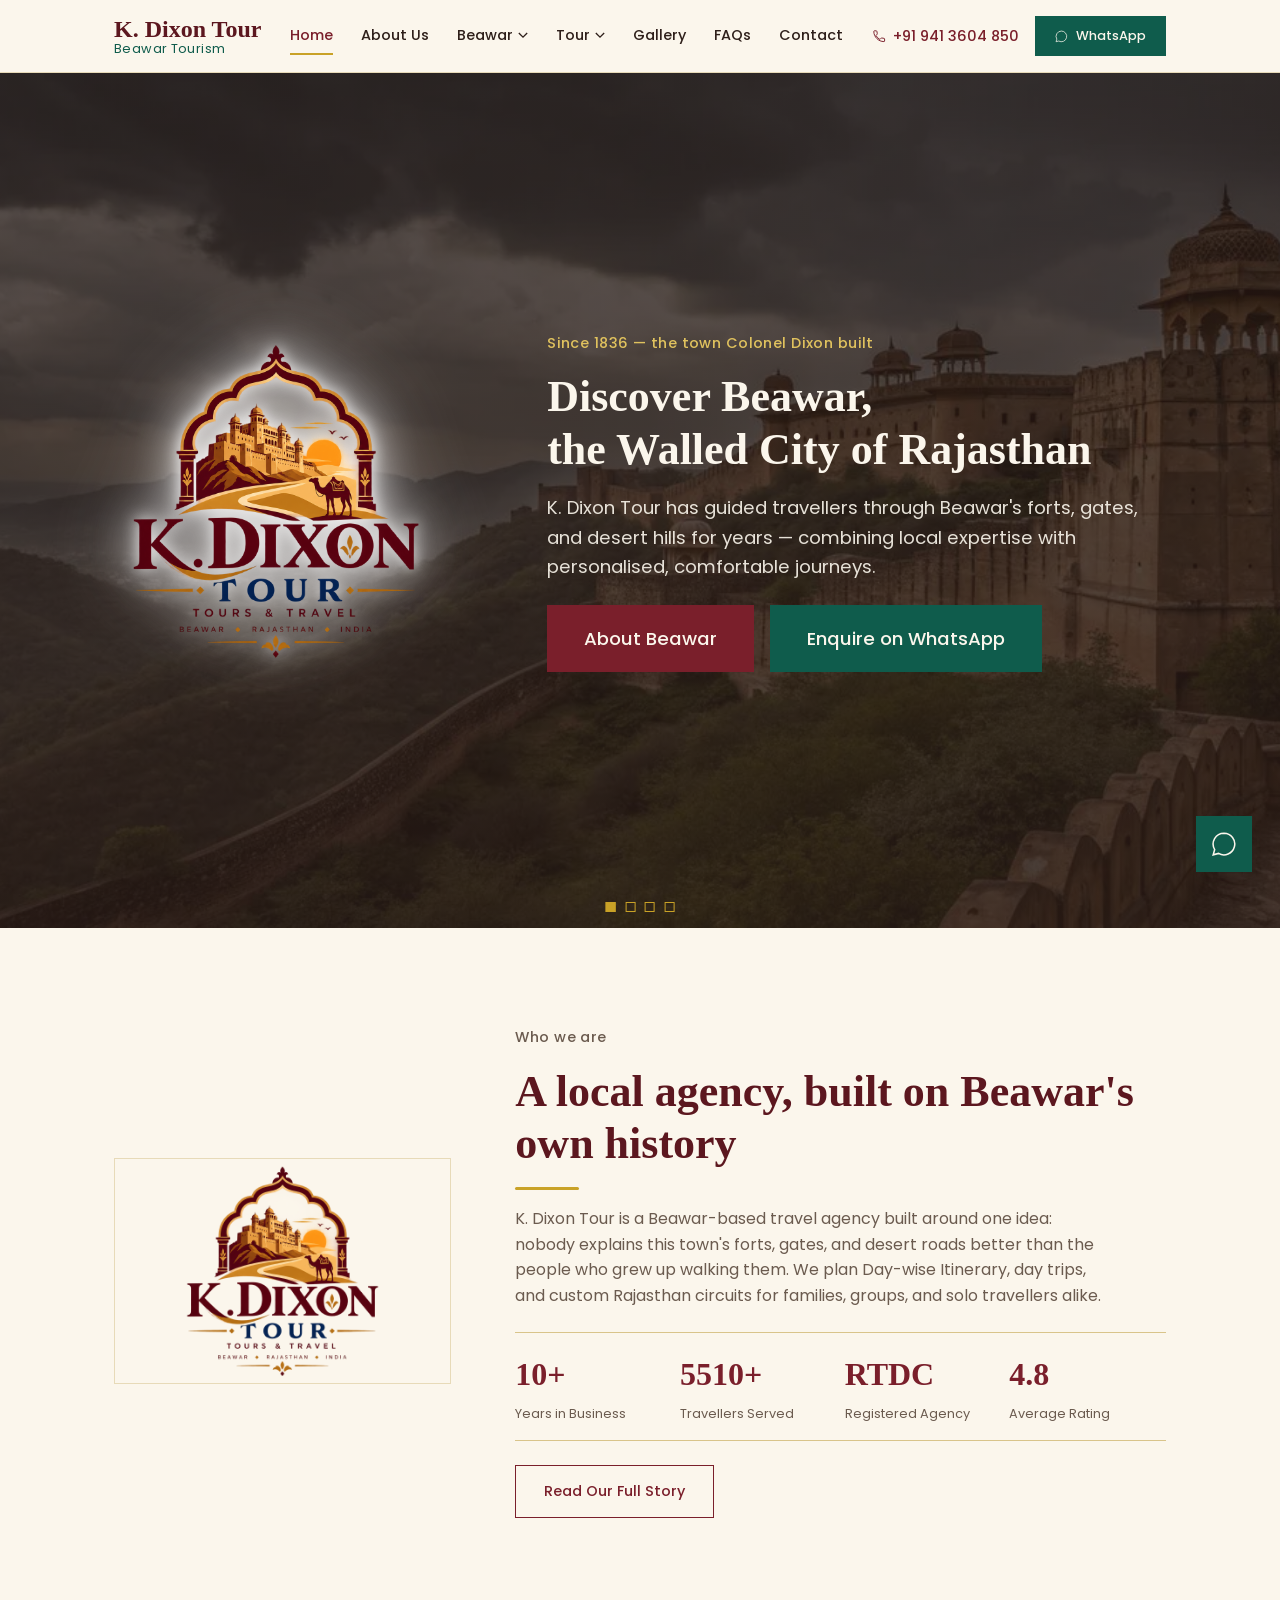
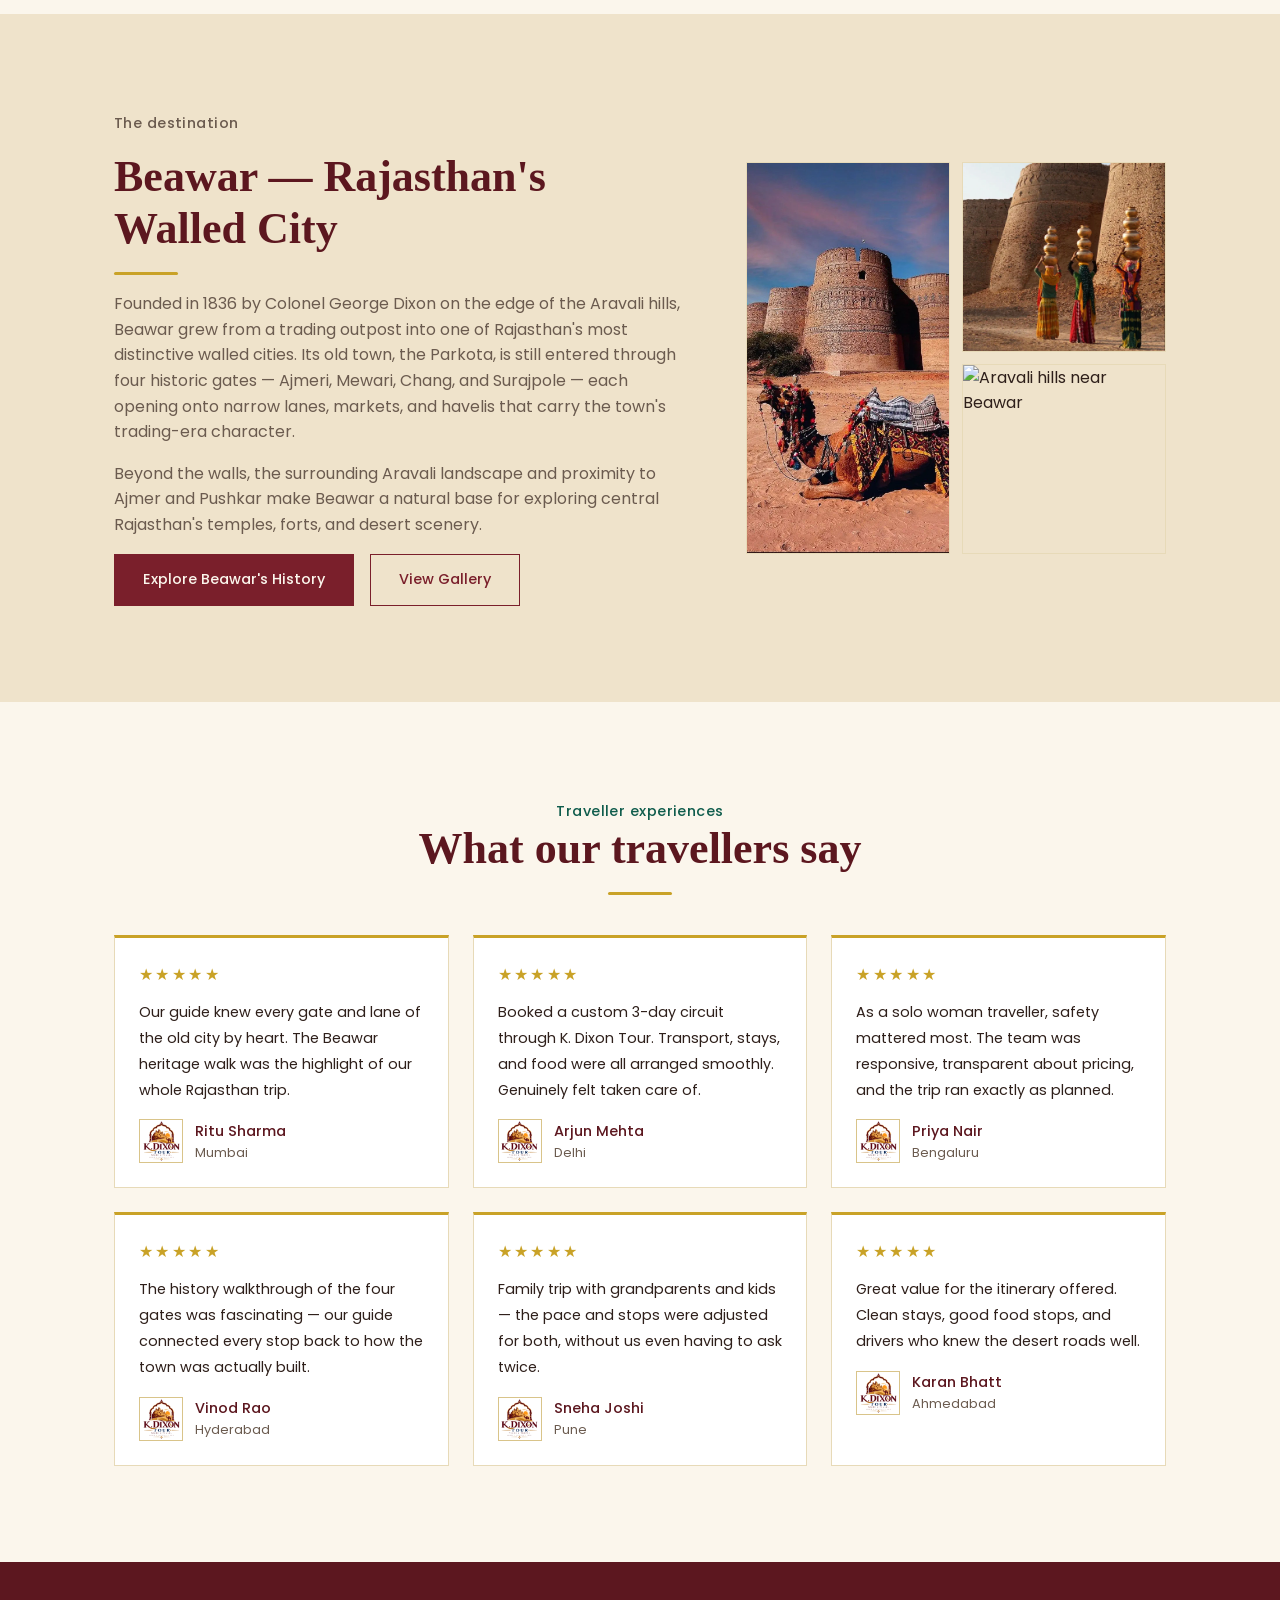
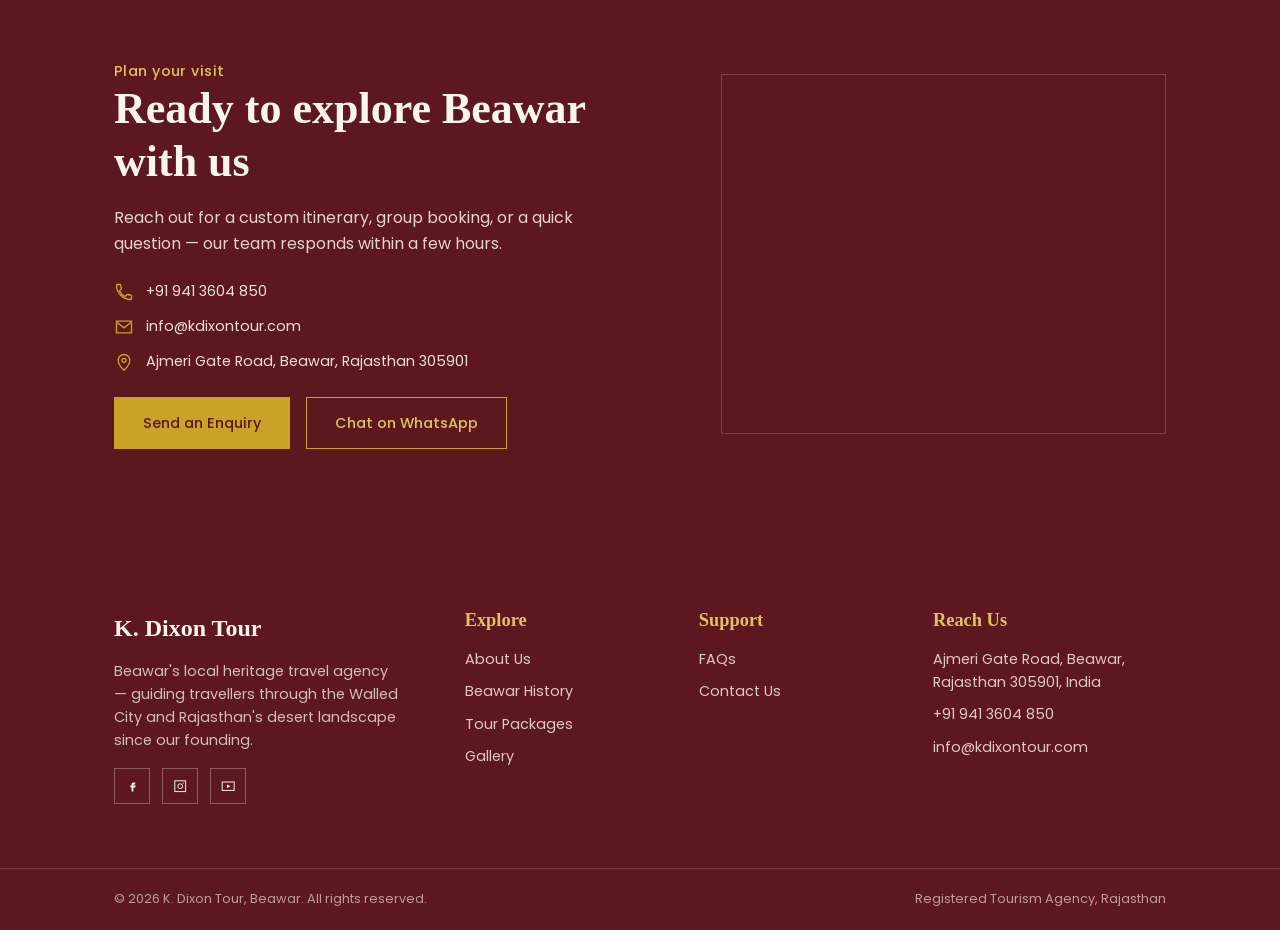
==== commit bb22379e: "webp set" ====
--- a/index.html
+++ b/index.html
@@ -109,13 +109,13 @@
     <!-- ============ HERO ============ -->
     <section class="hero" id="hero">
       <div class="hero-slides" id="heroSlides">
-        <div class="hero-slide is-active" style="background-image: url('images/h1.jpg');"></div>
-
-        <div class="hero-slide" style="background-image: url('images/h2.jpg');"></div>
-
-        <div class="hero-slide" style="background-image: url('images/h3.jpg');"></div>
-
-        <div class="hero-slide" style="background-image: url('images/h4.jpg');"></div>
+        <div class="hero-slide is-active" style="background-image: url('images/h1.webp');"></div>
+
+        <div class="hero-slide" style="background-image: url('images/h2.webp');"></div>
+
+        <div class="hero-slide" style="background-image: url('images/h3.webp');"></div>
+
+        <div class="hero-slide" style="background-image: url('images/h4.webp');"></div>
       </div>
       <div class="hero-overlay"></div>
 
@@ -197,9 +197,9 @@
         </div>
 
         <div class="beawar-gallery">
-          <img src="images/1a.jpg" loading="lazy" alt="Historic gate of Beawar's Walled City"
+          <img src="images/1a.webp" loading="lazy" alt="Historic gate of Beawar's Walled City"
             class="beawar-gallery-img beawar-gallery-img-tall">
-          <img src="images/1b.jpg" loading="lazy" alt="Market lane inside Beawar's old town" class="beawar-gallery-img">
+          <img src="images/1b.webp" loading="lazy" alt="Market lane inside Beawar's old town" class="beawar-gallery-img">
           <img src="images/1d.avif" loading="lazy" alt="Aravali hills near Beawar" class="beawar-gallery-img">
         </div>
       </div>
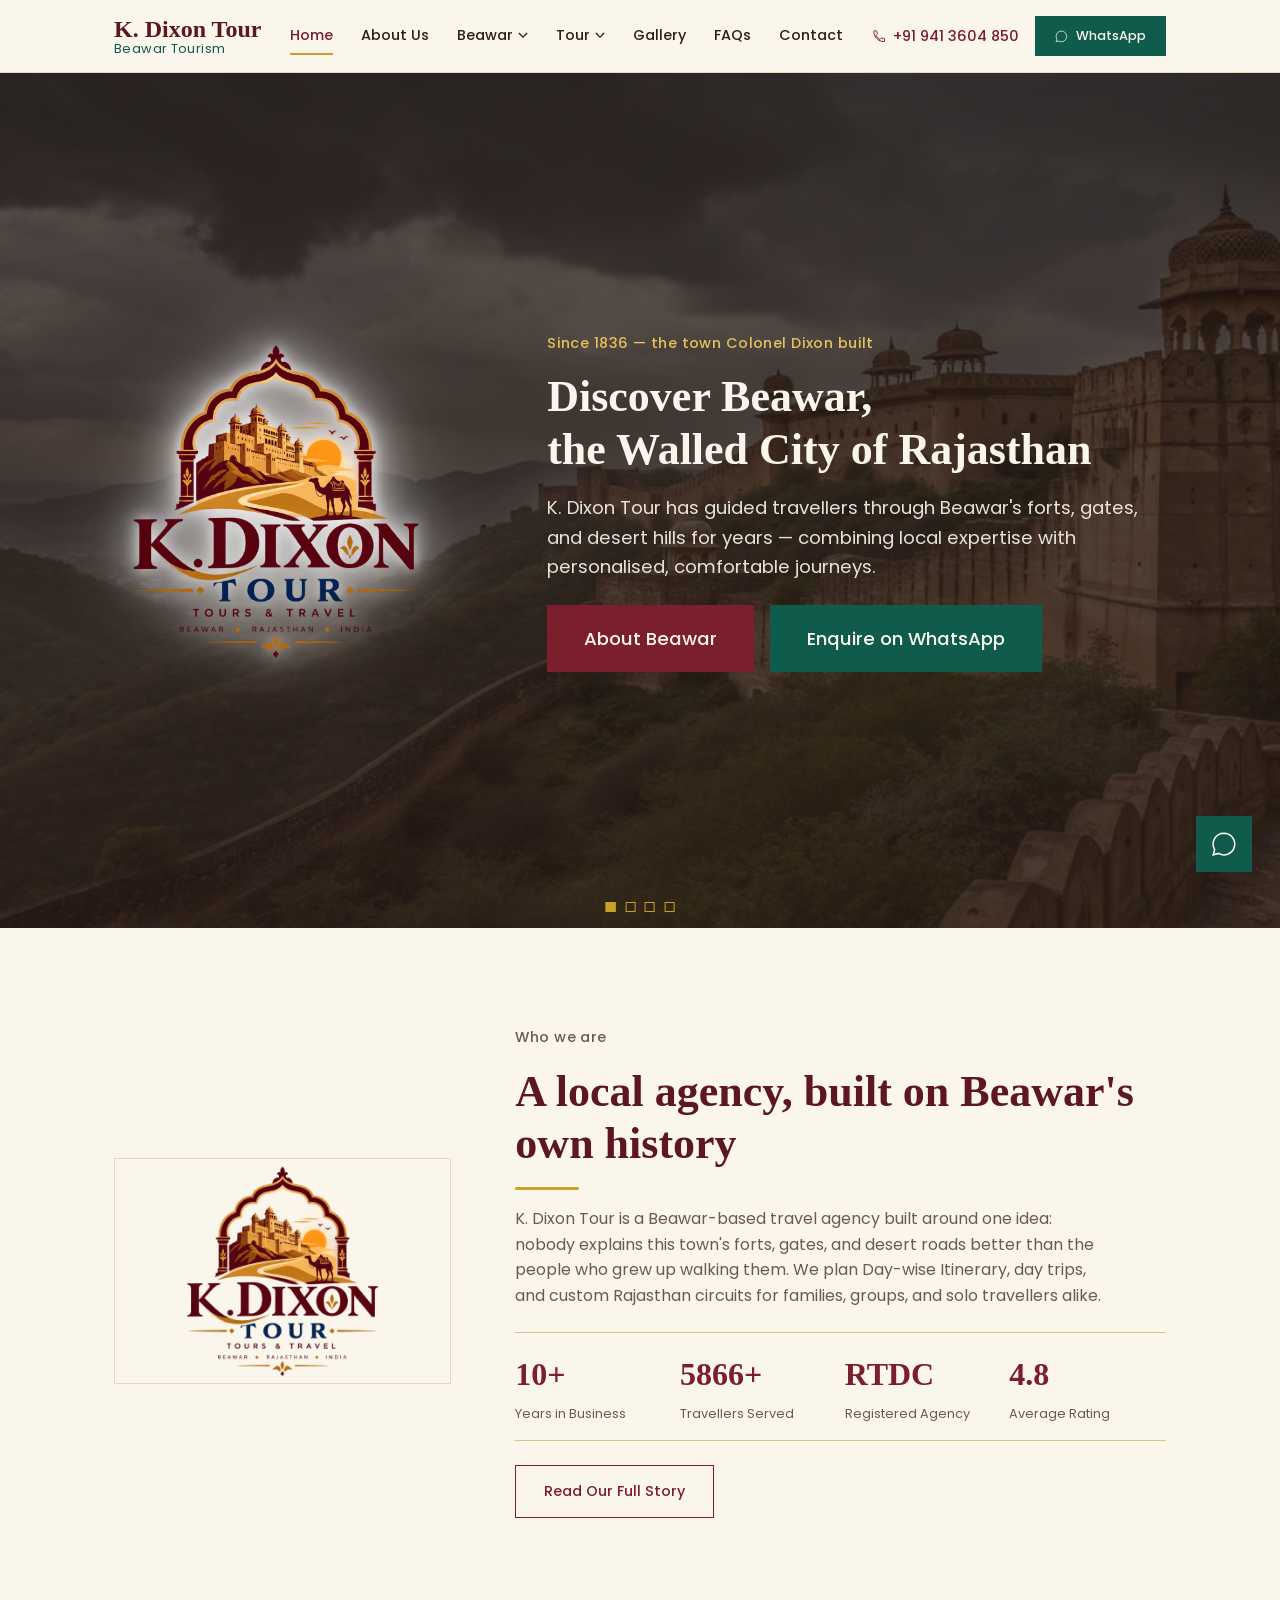
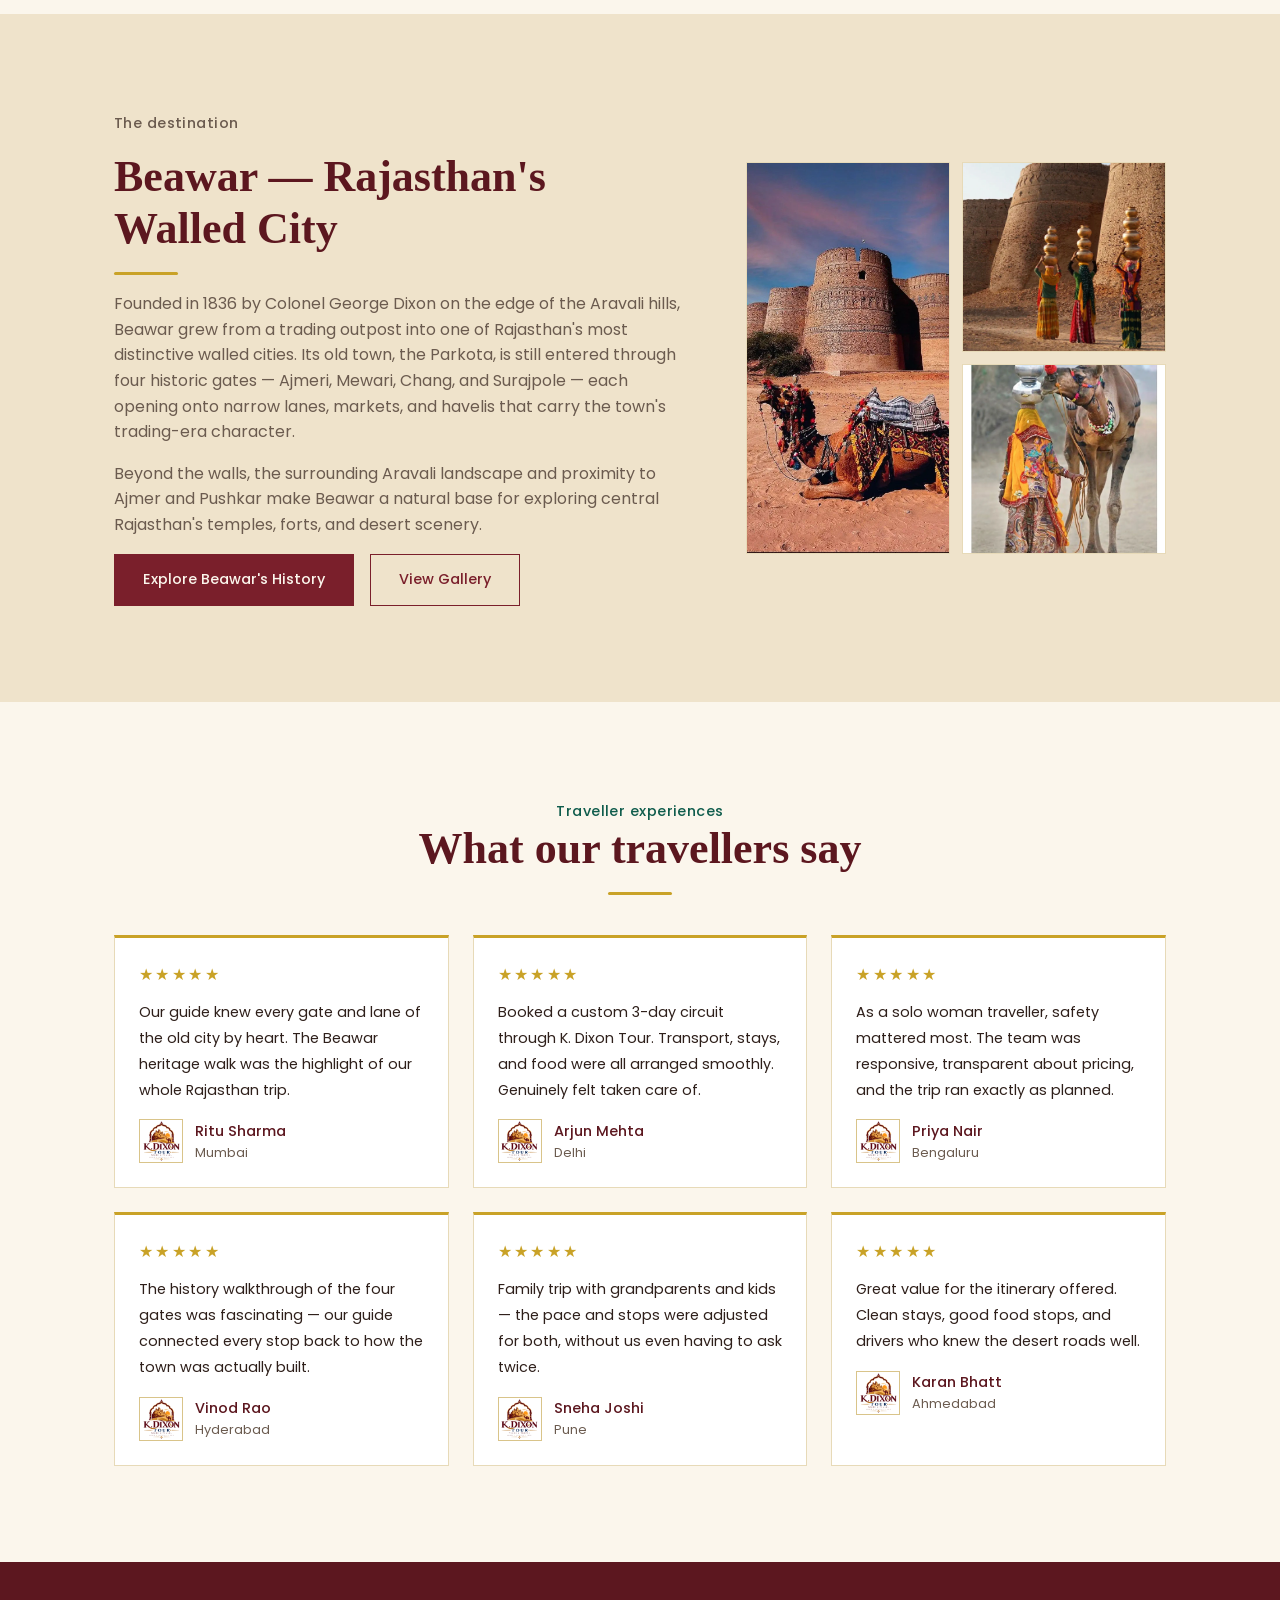
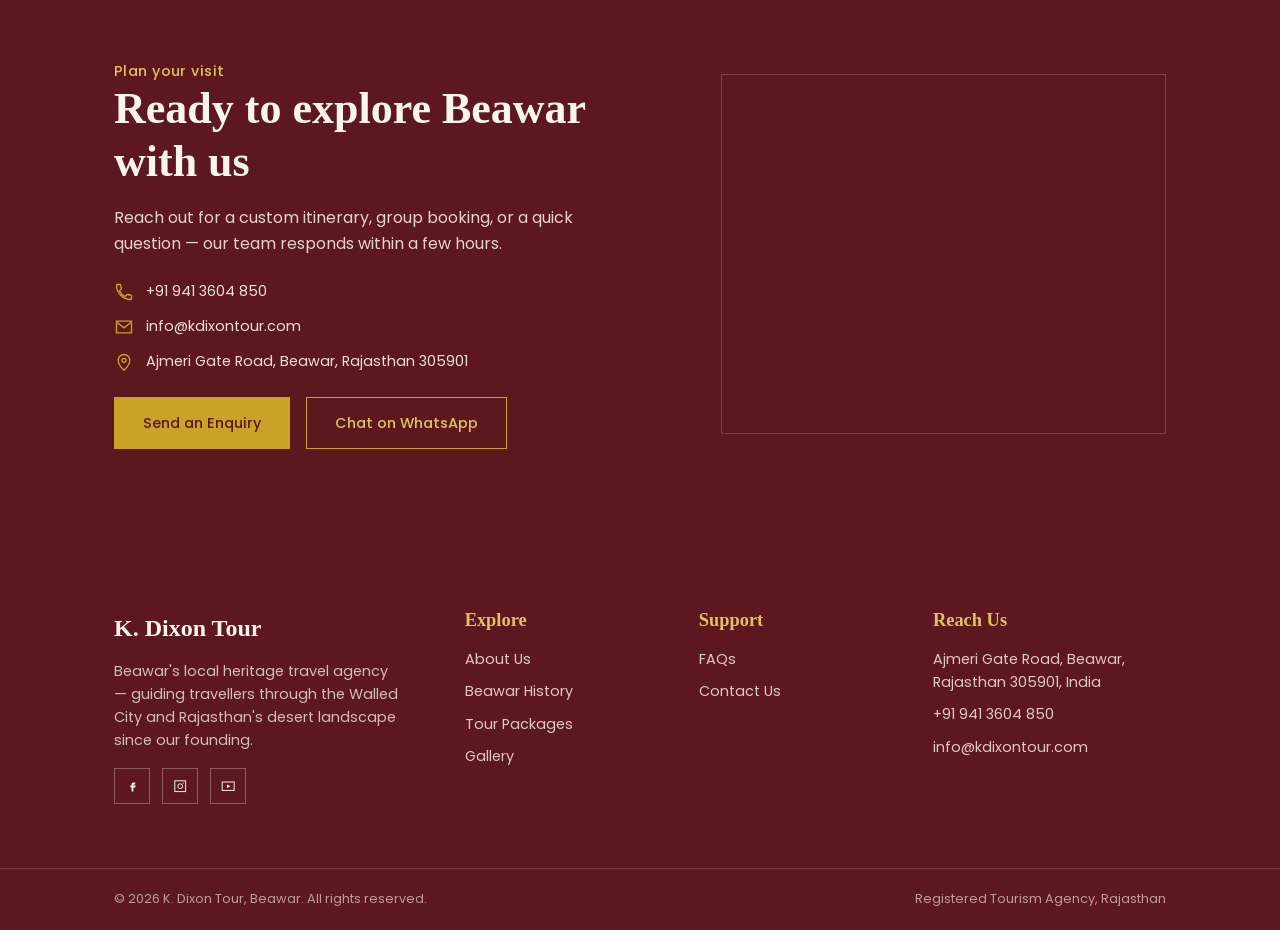
==== commit c7fd35eb: "webp set" ====
--- a/index.html
+++ b/index.html
@@ -200,7 +200,7 @@
           <img src="images/1a.webp" loading="lazy" alt="Historic gate of Beawar's Walled City"
             class="beawar-gallery-img beawar-gallery-img-tall">
           <img src="images/1b.webp" loading="lazy" alt="Market lane inside Beawar's old town" class="beawar-gallery-img">
-          <img src="images/1d.avif" loading="lazy" alt="Aravali hills near Beawar" class="beawar-gallery-img">
+          <img src="images/1c.webp" loading="lazy" alt="Aravali hills near Beawar" class="beawar-gallery-img">
         </div>
       </div>
     </section>
